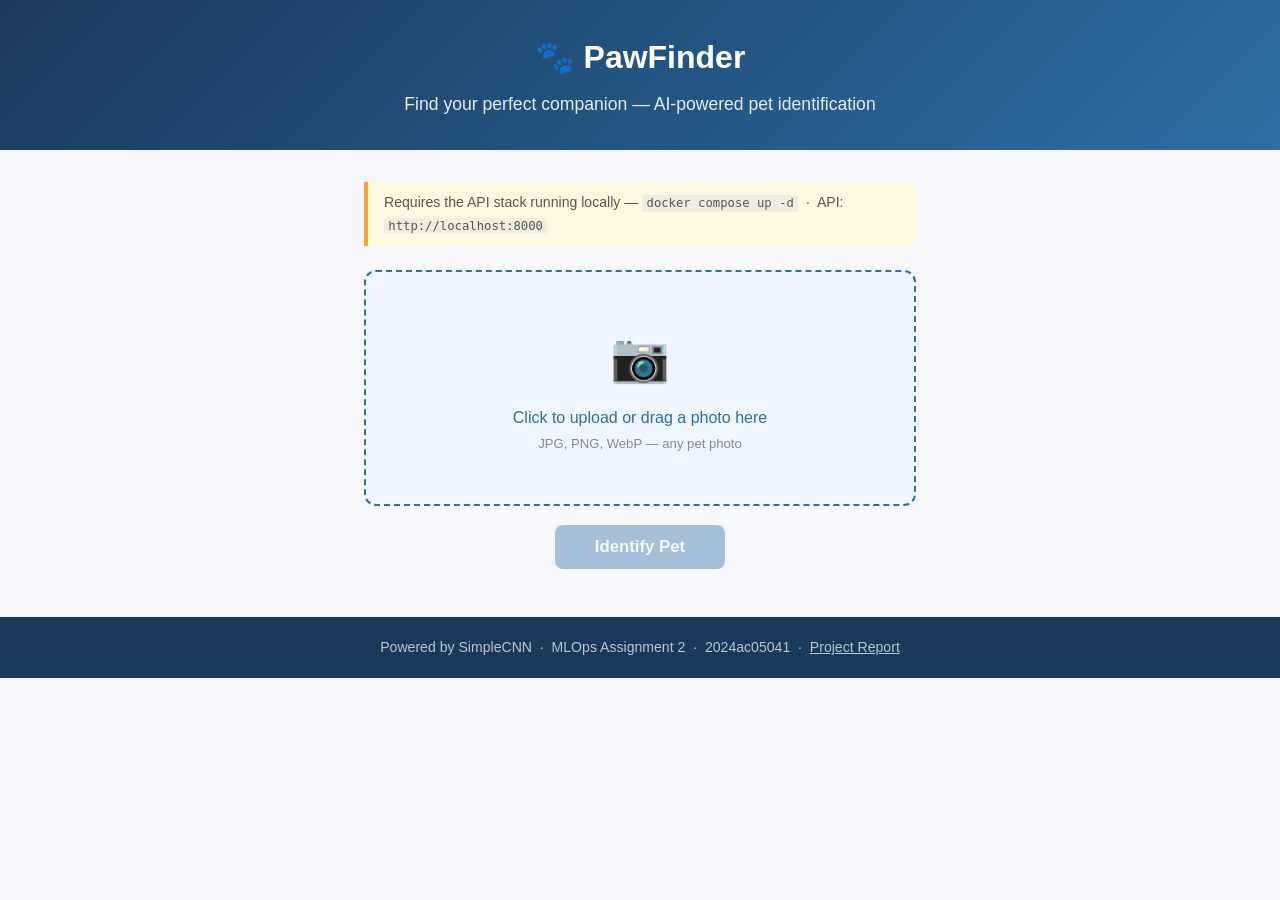
==== docs/demo.html @ 5251f88e "Add PawFinder pet adoption platform demo UI - docs/demo.html: interactive pet adoption platform page" ====
<!DOCTYPE html>
<html lang="en">
<head>
  <meta charset="UTF-8" />
  <meta name="viewport" content="width=device-width, initial-scale=1.0" />
  <title>PawFinder — Find Your Perfect Companion</title>
  <link rel="stylesheet" href="style.css" />
  <style>
    /* ── Page overrides ── */
    header { padding: 2rem 0 1.5rem; }
    header h1 { font-size: 2rem; }

    .prereq {
      background: #fff8e1;
      border-left: 4px solid #f9a825;
      border-radius: 0 6px 6px 0;
      padding: 0.6rem 1rem;
      font-size: 0.88rem;
      color: #555;
      margin-bottom: 1.5rem;
    }
    .prereq code { background: #f0ece0; padding: 0.1em 0.35em; border-radius: 3px; font-size: 0.87em; }

    /* ── Upload zone ── */
    .upload-zone {
      border: 2.5px dashed #2e6da4;
      border-radius: 12px;
      background: #f0f6ff;
      padding: 3rem 2rem;
      text-align: center;
      cursor: pointer;
      transition: background 0.15s, border-color 0.15s;
      position: relative;
    }
    .upload-zone.drag-over { background: #daeaff; border-color: #1a3a5c; }
    .upload-zone input[type="file"] {
      position: absolute; inset: 0; opacity: 0; cursor: pointer; width: 100%; height: 100%;
    }
    .upload-zone .icon { font-size: 3rem; display: block; margin-bottom: 0.5rem; }
    .upload-zone p { color: #2e6da4; font-size: 1rem; margin: 0; }
    .upload-zone small { color: #888; font-size: 0.82rem; }

    /* ── Preview ── */
    #preview-wrap { margin-top: 1rem; display: none; text-align: center; }
    #preview-img {
      max-width: 260px;
      max-height: 220px;
      border-radius: 10px;
      border: 2px solid #d0dce8;
      object-fit: cover;
    }
    #preview-name { font-size: 0.82rem; color: #888; margin-top: 0.3rem; }

    /* ── Identify button ── */
    #identify-btn {
      display: block;
      margin: 1.2rem auto 0;
      padding: 0.75rem 2.5rem;
      font-size: 1.05rem;
      border: none;
      border-radius: 8px;
      background: #2e6da4;
      color: white;
      font-weight: 700;
      cursor: pointer;
      transition: background 0.15s, opacity 0.15s;
    }
    #identify-btn:disabled { opacity: 0.4; cursor: default; }
    #identify-btn:not(:disabled):hover { background: #1a3a5c; }
    #identify-btn.loading { opacity: 0.7; cursor: wait; }

    /* ── Error ── */
    #error-box {
      display: none;
      margin-top: 1rem;
      background: #fdecea;
      border-left: 4px solid #c62828;
      border-radius: 0 6px 6px 0;
      padding: 0.7rem 1rem;
      font-size: 0.9rem;
      color: #b71c1c;
    }
    #error-box code { background: #f5c6c0; padding: 0.1em 0.35em; border-radius: 3px; font-size: 0.87em; }

    /* ── Result card ── */
    #result-card {
      display: none;
      margin-top: 2rem;
      background: white;
      border-radius: 16px;
      border: 1px solid #d0dce8;
      box-shadow: 0 4px 20px rgba(0,0,0,0.08);
      padding: 2rem;
      text-align: center;
      max-width: 440px;
      margin-left: auto;
      margin-right: auto;
    }
    .pet-emoji { font-size: 5rem; display: block; line-height: 1; margin-bottom: 0.5rem; }
    .pet-type { font-size: 2rem; font-weight: 800; color: #1a3a5c; margin: 0 0 0.25rem; }
    .adopt-badge {
      display: inline-block;
      background: #d4edda;
      color: #155724;
      font-size: 0.9rem;
      font-weight: 700;
      padding: 0.3rem 0.9rem;
      border-radius: 20px;
      margin-bottom: 1.2rem;
    }
    .confidence-label { font-size: 0.88rem; color: #555; margin-bottom: 0.3rem; text-align: left; }
    .confidence-bar-bg {
      background: #e8eef4;
      border-radius: 8px;
      height: 12px;
      overflow: hidden;
      margin-bottom: 0.3rem;
    }
    .confidence-bar-fill {
      height: 100%;
      border-radius: 8px;
      background: linear-gradient(90deg, #2e6da4, #1a3a5c);
      transition: width 0.6s ease;
    }
    .confidence-pct { font-size: 1rem; font-weight: 700; color: #1a3a5c; text-align: right; margin-bottom: 1rem; }
    .latency-badge {
      display: inline-block;
      background: #eef2f7;
      color: #444;
      font-size: 0.8rem;
      padding: 0.2rem 0.7rem;
      border-radius: 20px;
      margin-bottom: 1.2rem;
    }
    .card-actions { display: flex; gap: 0.75rem; justify-content: center; flex-wrap: wrap; margin-top: 0.5rem; }
    #reset-btn {
      padding: 0.5rem 1.4rem;
      border: 1.5px solid #2e6da4;
      border-radius: 6px;
      background: white;
      color: #2e6da4;
      font-weight: 600;
      cursor: pointer;
      font-size: 0.92rem;
    }
    #reset-btn:hover { background: #f0f6ff; }
  </style>
</head>
<body>

  <header>
    <div class="container">
      <h1>🐾 PawFinder</h1>
      <p class="subtitle">Find your perfect companion — AI-powered pet identification</p>
    </div>
  </header>

  <main class="container" style="max-width: 600px; padding-top: 2rem; padding-bottom: 3rem;">

    <div class="prereq">
      Requires the API stack running locally —
      <code>docker compose up -d</code>
      &nbsp;·&nbsp; API: <code>http://localhost:8000</code>
    </div>

    <!-- Upload zone -->
    <div class="upload-zone" id="upload-zone">
      <input type="file" id="file-input" accept="image/*" />
      <span class="icon">📷</span>
      <p>Click to upload or drag a photo here</p>
      <small>JPG, PNG, WebP — any pet photo</small>
    </div>

    <!-- Preview -->
    <div id="preview-wrap">
      <img id="preview-img" src="" alt="Preview" />
      <div id="preview-name"></div>
    </div>

    <!-- Identify button -->
    <button id="identify-btn" disabled>Identify Pet</button>

    <!-- Error -->
    <div id="error-box"></div>

    <!-- Result card -->
    <div id="result-card">
      <span class="pet-emoji" id="pet-emoji"></span>
      <p class="pet-type" id="pet-type"></p>
      <span class="adopt-badge">Available for Adoption ❤</span>
      <div class="confidence-label">AI Confidence</div>
      <div class="confidence-bar-bg">
        <div class="confidence-bar-fill" id="conf-bar" style="width: 0%"></div>
      </div>
      <div class="confidence-pct" id="conf-pct"></div>
      <div><span class="latency-badge" id="latency-badge"></span></div>
      <div class="card-actions">
        <a href="#" class="btn btn-primary" style="font-size:0.92rem; padding:0.5rem 1.4rem;">Find More Pets Like This →</a>
        <button id="reset-btn">Try Another Photo</button>
      </div>
    </div>

  </main>

  <footer>
    <div class="container">
      <p>
        Powered by SimpleCNN &nbsp;·&nbsp; MLOps Assignment 2 &nbsp;·&nbsp; 2024ac05041
        &nbsp;·&nbsp; <a href="index.html" style="color:rgba(255,255,255,0.7);">Project Report</a>
      </p>
    </div>
  </footer>

  <script>
    const API = 'http://localhost:8000';
    const zone     = document.getElementById('upload-zone');
    const fileInput = document.getElementById('file-input');
    const previewWrap = document.getElementById('preview-wrap');
    const previewImg  = document.getElementById('preview-img');
    const previewName = document.getElementById('preview-name');
    const identifyBtn = document.getElementById('identify-btn');
    const errorBox    = document.getElementById('error-box');
    const resultCard  = document.getElementById('result-card');
    const resetBtn    = document.getElementById('reset-btn');

    let selectedFile = null;

    // Drag-and-drop
    zone.addEventListener('dragover', e => { e.preventDefault(); zone.classList.add('drag-over'); });
    zone.addEventListener('dragleave', () => zone.classList.remove('drag-over'));
    zone.addEventListener('drop', e => {
      e.preventDefault();
      zone.classList.remove('drag-over');
      const file = e.dataTransfer.files[0];
      if (file) setFile(file);
    });

    fileInput.addEventListener('change', () => {
      if (fileInput.files[0]) setFile(fileInput.files[0]);
    });

    function setFile(file) {
      selectedFile = file;
      previewImg.src = URL.createObjectURL(file);
      previewName.textContent = file.name;
      previewWrap.style.display = 'block';
      identifyBtn.disabled = false;
      hideError();
      resultCard.style.display = 'none';
    }

    identifyBtn.addEventListener('click', async () => {
      if (!selectedFile) return;
      identifyBtn.disabled = true;
      identifyBtn.classList.add('loading');
      identifyBtn.textContent = 'Identifying…';
      hideError();
      resultCard.style.display = 'none';

      const form = new FormData();
      form.append('file', selectedFile);

      try {
        const res = await fetch(`${API}/predict`, { method: 'POST', body: form });
        if (!res.ok) throw new Error(`API returned ${res.status}`);
        const data = await res.json();
        showResult(data);
      } catch (err) {
        showError(err);
      } finally {
        identifyBtn.disabled = false;
        identifyBtn.classList.remove('loading');
        identifyBtn.textContent = 'Identify Pet';
      }
    });

    function showResult(data) {
      const label = data.label;         // "cat" or "dog"
      const pct   = Math.round(data.probability * 100);
      const ms    = data.inference_time_ms.toFixed(1);

      document.getElementById('pet-emoji').textContent = label === 'cat' ? '🐱' : '🐶';
      document.getElementById('pet-type').textContent  = label === 'cat' ? 'Cat' : 'Dog';
      document.getElementById('conf-bar').style.width  = `${pct}%`;
      document.getElementById('conf-pct').textContent  = `${pct}%`;
      document.getElementById('latency-badge').textContent = `Identified in ${ms} ms`;

      resultCard.style.display = 'block';
      resultCard.scrollIntoView({ behavior: 'smooth', block: 'nearest' });
    }

    function showError(err) {
      errorBox.innerHTML = `Could not reach the API. Make sure the stack is running: <code>docker compose up -d</code><br><small>${err.message}</small>`;
      errorBox.style.display = 'block';
    }

    function hideError() { errorBox.style.display = 'none'; }

    resetBtn.addEventListener('click', () => {
      selectedFile = null;
      fileInput.value = '';
      previewWrap.style.display = 'none';
      previewImg.src = '';
      previewName.textContent = '';
      identifyBtn.disabled = true;
      resultCard.style.display = 'none';
      hideError();
    });
  </script>

</body>
</html>
---- docs/style.css ----
*, *::before, *::after { box-sizing: border-box; margin: 0; padding: 0; }

body {
  font-family: -apple-system, BlinkMacSystemFont, "Segoe UI", Roboto, sans-serif;
  background: #f5f7fa;
  color: #222;
  line-height: 1.6;
}

.container { max-width: 1100px; margin: 0 auto; padding: 0 1.5rem; }

/* Header */
header {
  background: linear-gradient(135deg, #1a3a5c 0%, #2e6da4 100%);
  color: white;
  padding: 3rem 0 2rem;
  text-align: center;
}
header h1 { font-size: 2.2rem; margin-bottom: 0.4rem; }
header .subtitle { font-size: 1.1rem; opacity: 0.9; margin-bottom: 0.5rem; }
header .meta { font-size: 0.9rem; opacity: 0.75; }

/* Main */
main { padding: 2rem 0 3rem; }
section { margin-bottom: 2.5rem; }
section h2 {
  font-size: 1.4rem;
  color: #1a3a5c;
  border-bottom: 2px solid #2e6da4;
  padding-bottom: 0.4rem;
  margin-bottom: 1rem;
}

/* Links bar */
.links-bar { display: flex; flex-wrap: wrap; gap: 0.75rem; margin-bottom: 2rem; }
.btn {
  display: inline-block;
  padding: 0.55rem 1.2rem;
  border-radius: 6px;
  font-size: 0.95rem;
  font-weight: 600;
  text-decoration: none;
  transition: opacity 0.15s;
}
.btn:hover { opacity: 0.85; }
.btn-primary  { background: #1a3a5c; color: white; }
.btn-secondary { background: #2e6da4; color: white; }
.btn-accent   { background: #e05c28; color: white; }

/* Pipeline */
.pipeline {
  display: flex;
  flex-wrap: wrap;
  align-items: center;
  gap: 0.5rem;
}
.step {
  background: white;
  border: 1px solid #d0dce8;
  border-radius: 8px;
  padding: 0.8rem 1rem;
  text-align: center;
  font-size: 0.85rem;
  line-height: 1.4;
  min-width: 90px;
}
.step .num {
  display: inline-block;
  background: #2e6da4;
  color: white;
  border-radius: 50%;
  width: 22px;
  height: 22px;
  line-height: 22px;
  font-size: 0.75rem;
  font-weight: bold;
  margin-bottom: 0.3rem;
}
.arrow { color: #2e6da4; font-size: 1.3rem; font-weight: bold; }

/* Grids */
.grid-2 { display: grid; grid-template-columns: 1fr 1fr; gap: 1.5rem; }
.grid-3 { display: grid; grid-template-columns: repeat(3, 1fr); gap: 1rem; }
@media (max-width: 700px) {
  .grid-2, .grid-3 { grid-template-columns: 1fr; }
  .pipeline { flex-direction: column; }
  .arrow { transform: rotate(90deg); }
}

/* Cards */
.card {
  background: white;
  border-radius: 8px;
  border: 1px solid #d0dce8;
  padding: 1.2rem;
}
.card h3 { color: #1a3a5c; margin-bottom: 0.75rem; font-size: 1.1rem; }
.card table { width: 100%; border-collapse: collapse; font-size: 0.88rem; }
.card td { padding: 0.35rem 0.5rem; border-bottom: 1px solid #f0f0f0; vertical-align: top; }
.card td:first-child { font-weight: 600; width: 55%; color: #444; }

/* Code */
pre {
  background: #1e2a38;
  color: #cdd9e5;
  border-radius: 8px;
  padding: 1.2rem 1.5rem;
  overflow-x: auto;
  font-size: 0.88rem;
  line-height: 1.6;
}
code { font-family: "SFMono-Regular", Consolas, monospace; }
p code {
  background: #eef2f7;
  padding: 0.1em 0.35em;
  border-radius: 3px;
  font-size: 0.87em;
}

/* Endpoints */
.endpoint {
  background: white;
  border: 1px solid #d0dce8;
  border-radius: 8px;
  padding: 1rem;
}
.endpoint code { display: block; font-size: 1rem; margin: 0.4rem 0; color: #1a3a5c; font-weight: 600; }
.endpoint p { font-size: 0.83rem; color: #555; }
.method {
  display: inline-block;
  font-size: 0.75rem;
  font-weight: 700;
  padding: 0.15rem 0.5rem;
  border-radius: 4px;
  letter-spacing: 0.05em;
}
.get  { background: #d4edda; color: #155724; }
.post { background: #cce5ff; color: #004085; }

/* Screenshots */
.screenshots { display: flex; flex-wrap: wrap; gap: 1.5rem; justify-content: center; }
.screenshots figure { text-align: center; max-width: 480px; }
.screenshots img { max-width: 100%; border-radius: 6px; border: 1px solid #d0dce8; }
.screenshots figcaption { font-size: 0.82rem; color: #666; margin-top: 0.4rem; }

/* CI badge */
section img[alt="CI badge"] { margin-top: 0.75rem; display: block; }

/* Footer */
footer {
  background: #1a3a5c;
  color: rgba(255,255,255,0.7);
  text-align: center;
  padding: 1.2rem 0;
  font-size: 0.88rem;
}
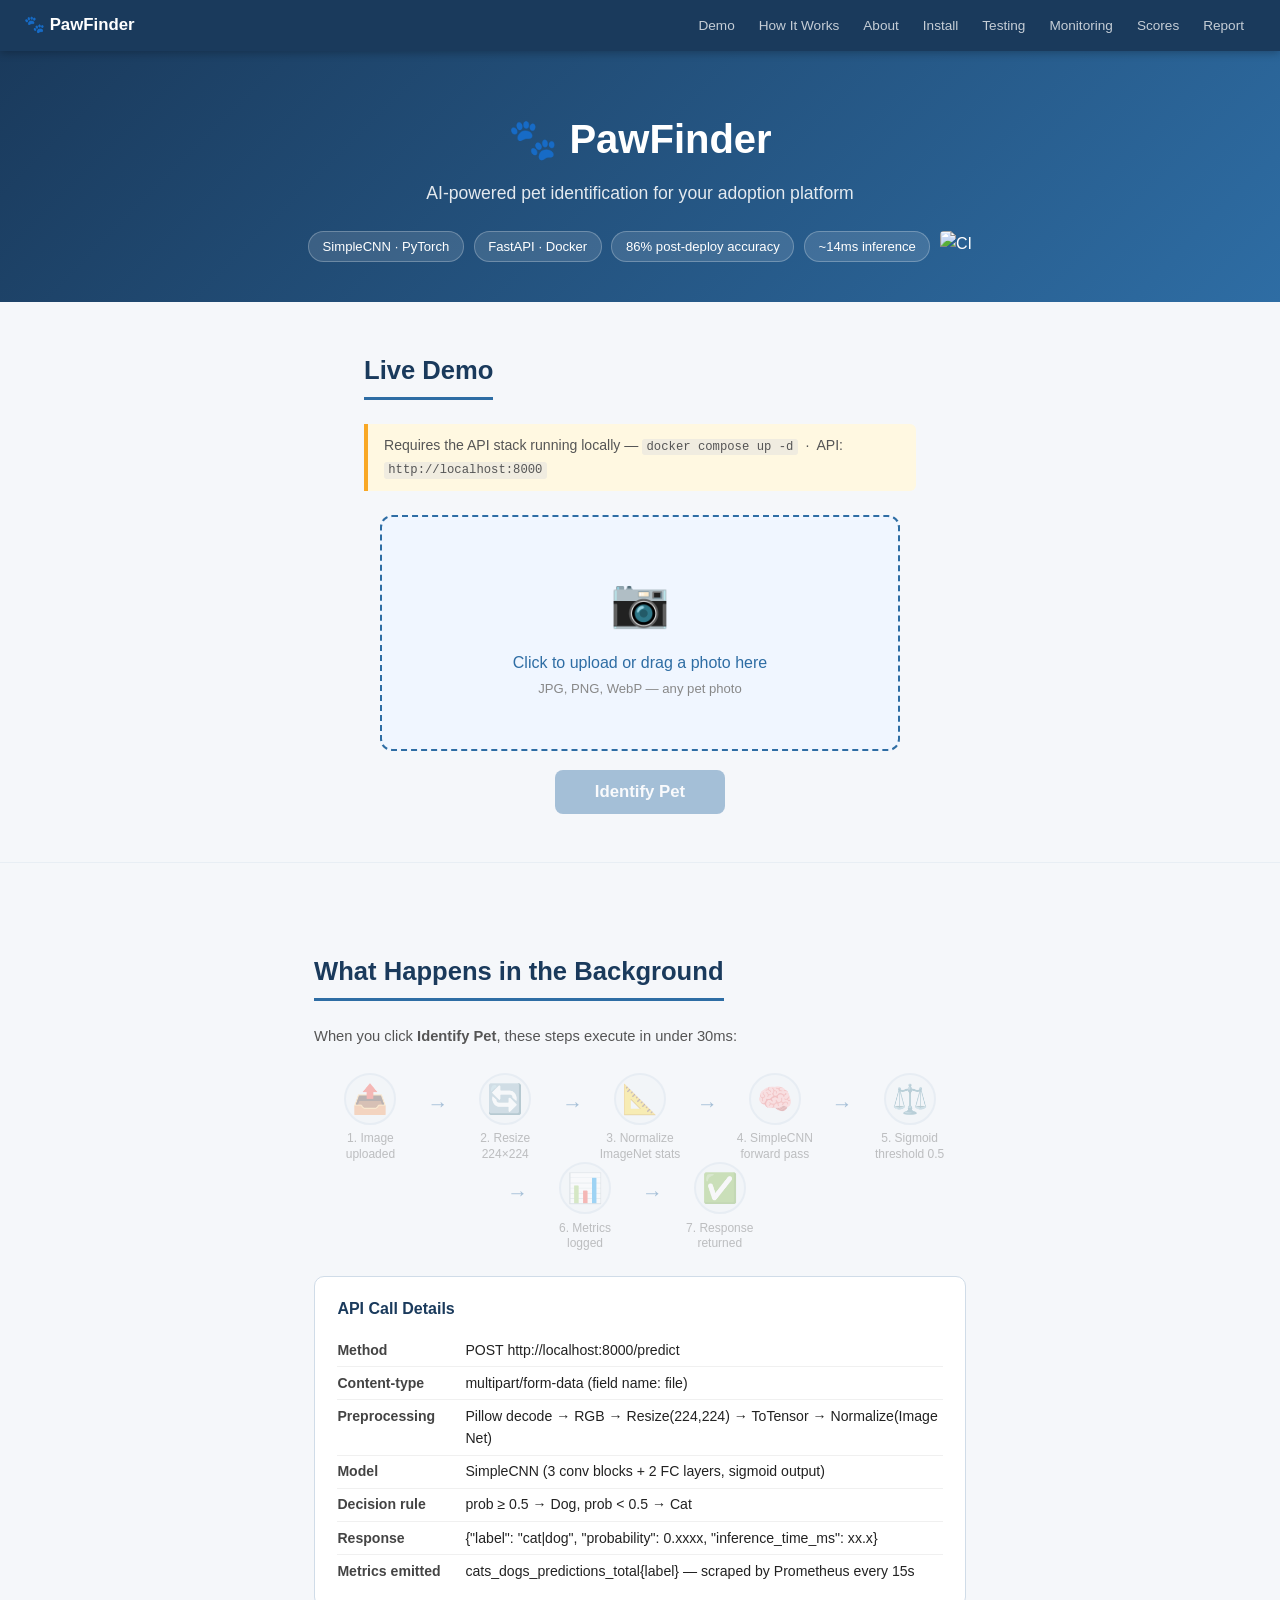
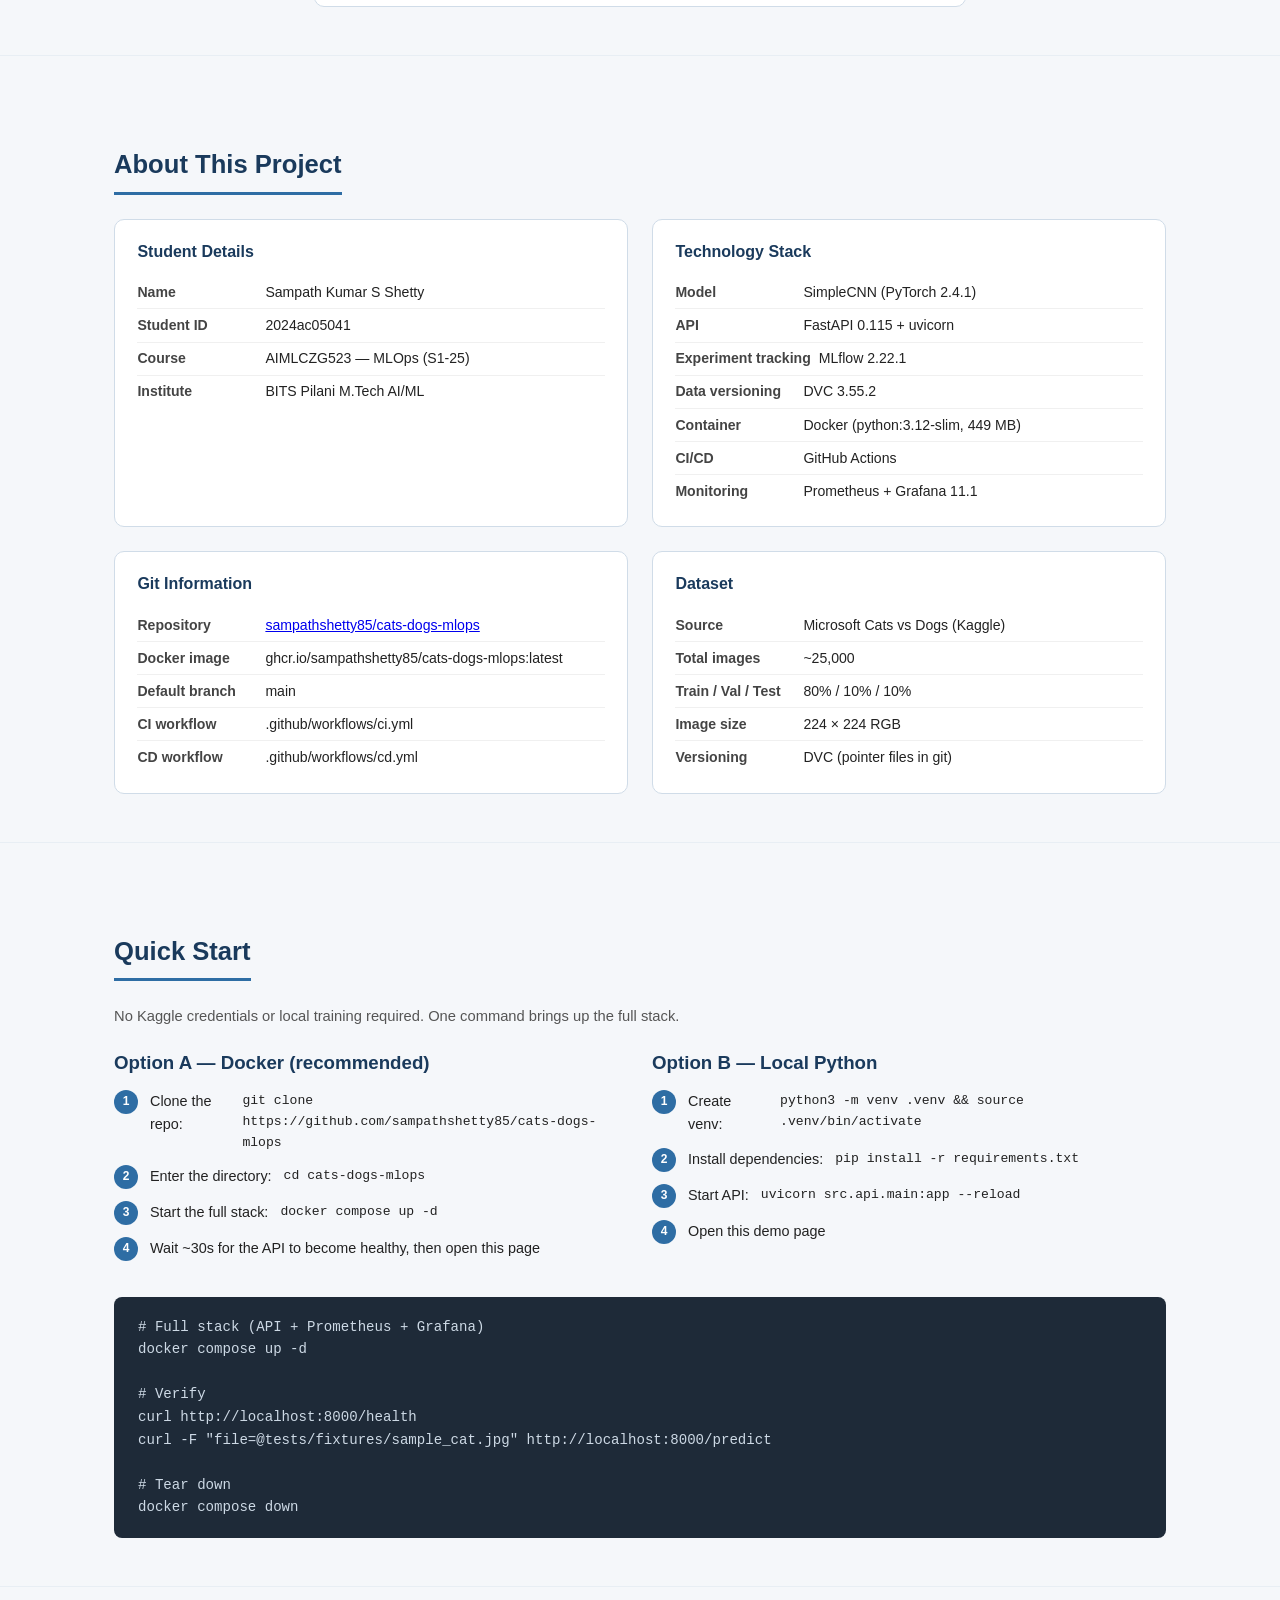
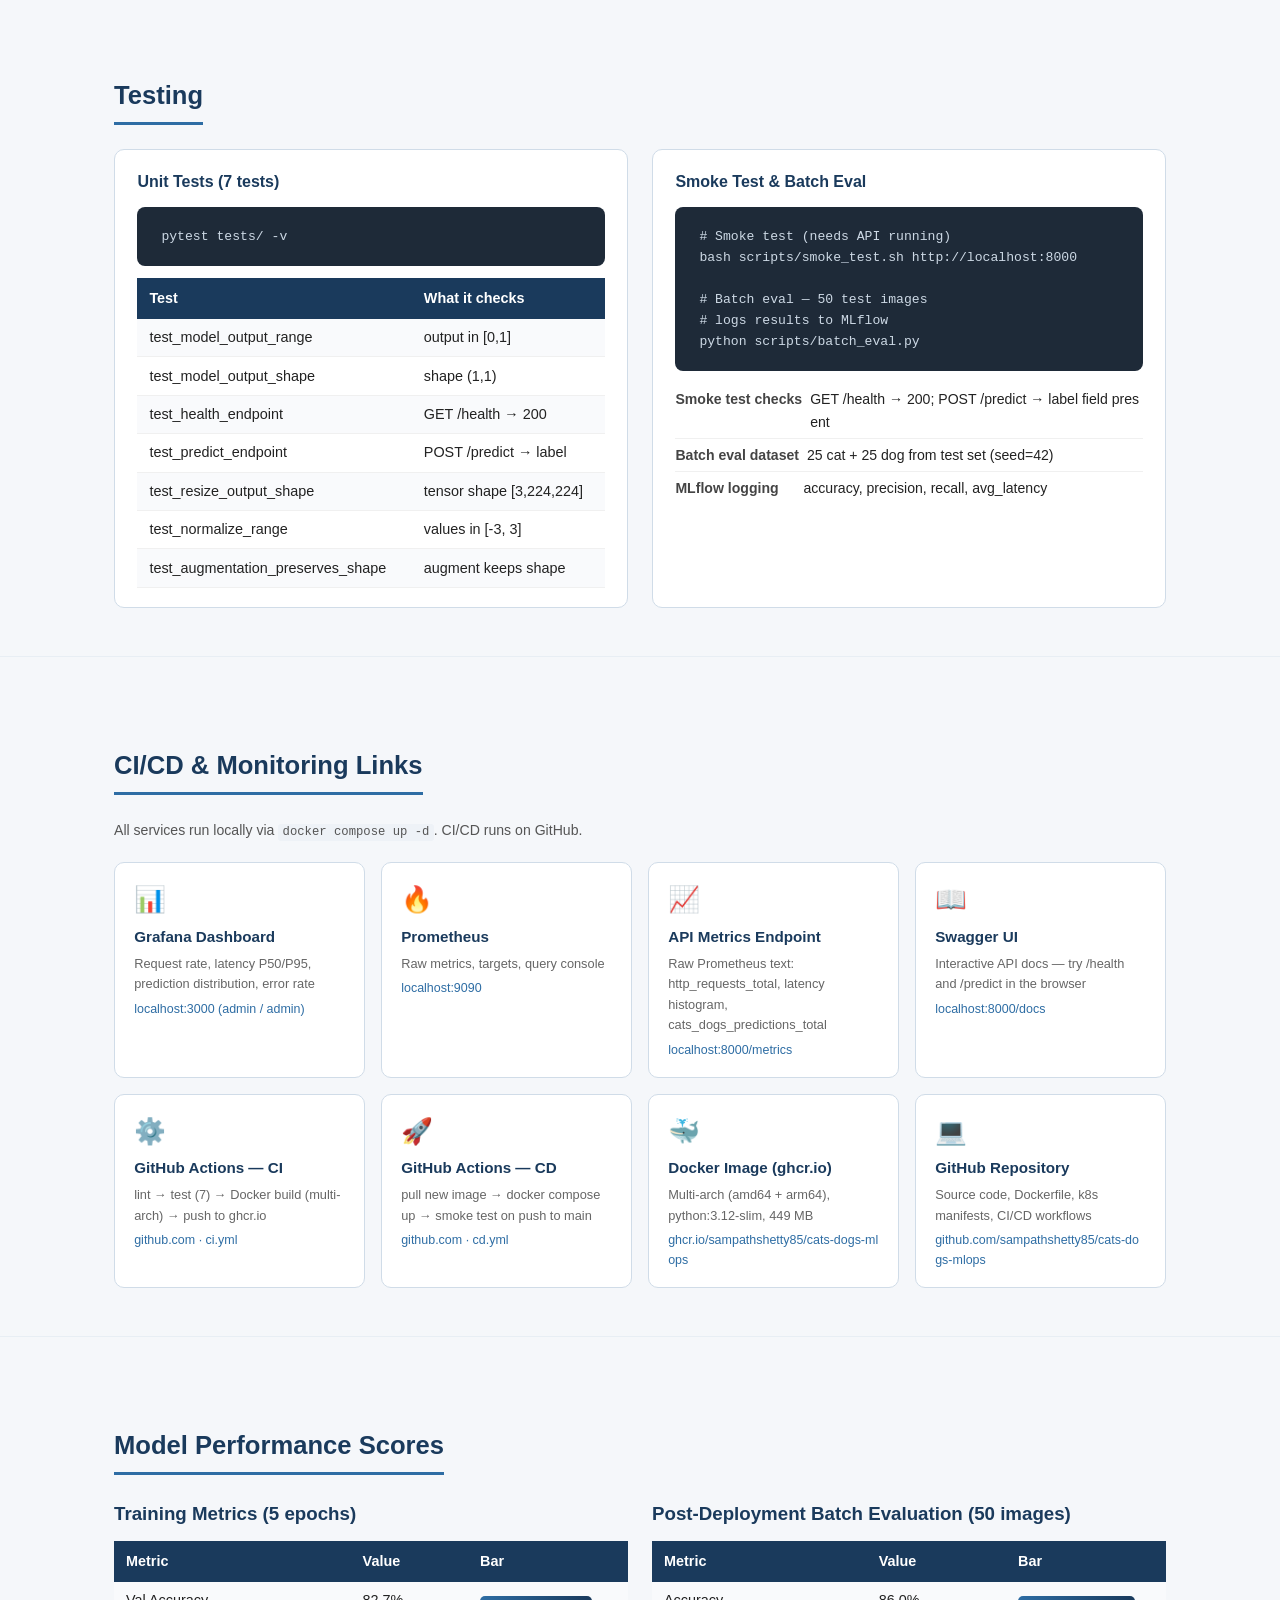
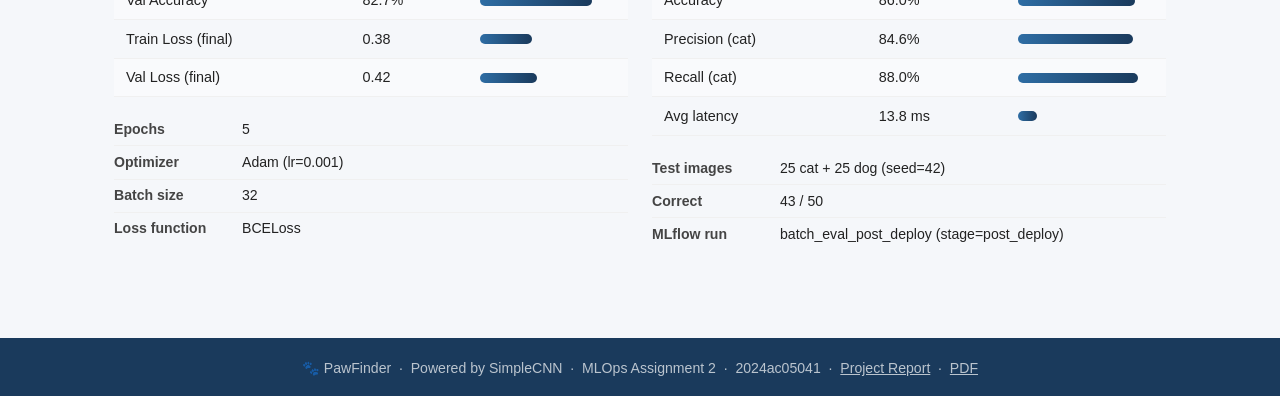
==== commit 63dfc8cb: "Extend demo.html: scrollable page with pipeline animation, project details, scores, monitoring links" ====
--- a/docs/demo.html
+++ b/docs/demo.html
@@ -3,218 +3,475 @@
 <head>
   <meta charset="UTF-8" />
   <meta name="viewport" content="width=device-width, initial-scale=1.0" />
-  <title>PawFinder — Find Your Perfect Companion</title>
+  <title>PawFinder — AI Pet Adoption Platform</title>
   <link rel="stylesheet" href="style.css" />
   <style>
-    /* ── Page overrides ── */
-    header { padding: 2rem 0 1.5rem; }
-    header h1 { font-size: 2rem; }
-
-    .prereq {
-      background: #fff8e1;
-      border-left: 4px solid #f9a825;
-      border-radius: 0 6px 6px 0;
-      padding: 0.6rem 1rem;
-      font-size: 0.88rem;
-      color: #555;
-      margin-bottom: 1.5rem;
+    /* ── Reset / base ── */
+    html { scroll-behavior: smooth; }
+
+    /* ── Nav ── */
+    .topnav {
+      position: sticky; top: 0; z-index: 100;
+      background: #1a3a5c;
+      display: flex; align-items: center; gap: 0;
+      padding: 0 1.5rem;
+      box-shadow: 0 2px 8px rgba(0,0,0,0.25);
     }
+    .topnav .brand { color: white; font-weight: 800; font-size: 1.05rem; padding: 0.75rem 1rem 0.75rem 0; margin-right: auto; text-decoration: none; }
+    .topnav a { color: rgba(255,255,255,0.75); font-size: 0.85rem; padding: 0.75rem 0.75rem; text-decoration: none; transition: color 0.15s; white-space: nowrap; }
+    .topnav a:hover { color: white; }
+
+    /* ── Hero ── */
+    .hero { background: linear-gradient(135deg, #1a3a5c 0%, #2e6da4 100%); color: white; padding: 3.5rem 0 2.5rem; text-align: center; }
+    .hero h1 { font-size: 2.5rem; margin-bottom: 0.5rem; }
+    .hero .sub { font-size: 1.1rem; opacity: 0.88; margin-bottom: 1.5rem; }
+    .hero .badges { display: flex; flex-wrap: wrap; gap: 0.6rem; justify-content: center; }
+    .badge-pill { display: inline-block; background: rgba(255,255,255,0.12); border: 1px solid rgba(255,255,255,0.25); border-radius: 20px; padding: 0.25rem 0.85rem; font-size: 0.82rem; }
+
+    /* ── Section wrapper ── */
+    section.page-section { padding: 3rem 0; border-bottom: 1px solid #e8eef4; }
+    section.page-section:last-of-type { border-bottom: none; }
+    section.page-section h2 { font-size: 1.6rem; color: #1a3a5c; border-bottom: 3px solid #2e6da4; padding-bottom: 0.4rem; margin-bottom: 1.5rem; display: inline-block; }
+
+    /* ── Prereq banner ── */
+    .prereq { background: #fff8e1; border-left: 4px solid #f9a825; border-radius: 0 6px 6px 0; padding: 0.6rem 1rem; font-size: 0.88rem; color: #555; margin-bottom: 1.5rem; }
     .prereq code { background: #f0ece0; padding: 0.1em 0.35em; border-radius: 3px; font-size: 0.87em; }
 
     /* ── Upload zone ── */
-    .upload-zone {
-      border: 2.5px dashed #2e6da4;
-      border-radius: 12px;
-      background: #f0f6ff;
-      padding: 3rem 2rem;
-      text-align: center;
-      cursor: pointer;
-      transition: background 0.15s, border-color 0.15s;
-      position: relative;
-    }
+    .upload-zone { border: 2.5px dashed #2e6da4; border-radius: 12px; background: #f0f6ff; padding: 3rem 2rem; text-align: center; cursor: pointer; transition: background 0.15s, border-color 0.15s; position: relative; max-width: 520px; margin: 0 auto; }
     .upload-zone.drag-over { background: #daeaff; border-color: #1a3a5c; }
-    .upload-zone input[type="file"] {
-      position: absolute; inset: 0; opacity: 0; cursor: pointer; width: 100%; height: 100%;
-    }
+    .upload-zone input[type="file"] { position: absolute; inset: 0; opacity: 0; cursor: pointer; width: 100%; height: 100%; }
     .upload-zone .icon { font-size: 3rem; display: block; margin-bottom: 0.5rem; }
     .upload-zone p { color: #2e6da4; font-size: 1rem; margin: 0; }
     .upload-zone small { color: #888; font-size: 0.82rem; }
 
-    /* ── Preview ── */
     #preview-wrap { margin-top: 1rem; display: none; text-align: center; }
-    #preview-img {
-      max-width: 260px;
-      max-height: 220px;
-      border-radius: 10px;
-      border: 2px solid #d0dce8;
-      object-fit: cover;
-    }
+    #preview-img { max-width: 240px; max-height: 200px; border-radius: 10px; border: 2px solid #d0dce8; object-fit: cover; }
     #preview-name { font-size: 0.82rem; color: #888; margin-top: 0.3rem; }
 
-    /* ── Identify button ── */
-    #identify-btn {
-      display: block;
-      margin: 1.2rem auto 0;
-      padding: 0.75rem 2.5rem;
-      font-size: 1.05rem;
-      border: none;
-      border-radius: 8px;
-      background: #2e6da4;
-      color: white;
-      font-weight: 700;
-      cursor: pointer;
-      transition: background 0.15s, opacity 0.15s;
-    }
+    #identify-btn { display: block; margin: 1.2rem auto 0; padding: 0.75rem 2.5rem; font-size: 1.05rem; border: none; border-radius: 8px; background: #2e6da4; color: white; font-weight: 700; cursor: pointer; transition: background 0.15s, opacity 0.15s; }
     #identify-btn:disabled { opacity: 0.4; cursor: default; }
     #identify-btn:not(:disabled):hover { background: #1a3a5c; }
-    #identify-btn.loading { opacity: 0.7; cursor: wait; }
-
-    /* ── Error ── */
-    #error-box {
-      display: none;
-      margin-top: 1rem;
-      background: #fdecea;
-      border-left: 4px solid #c62828;
-      border-radius: 0 6px 6px 0;
-      padding: 0.7rem 1rem;
-      font-size: 0.9rem;
-      color: #b71c1c;
-    }
+
+    #error-box { display: none; margin-top: 1rem; background: #fdecea; border-left: 4px solid #c62828; border-radius: 0 6px 6px 0; padding: 0.7rem 1rem; font-size: 0.9rem; color: #b71c1c; max-width: 520px; margin-left: auto; margin-right: auto; }
     #error-box code { background: #f5c6c0; padding: 0.1em 0.35em; border-radius: 3px; font-size: 0.87em; }
 
+    /* ── Pipeline steps (what happens) ── */
+    .pipeline-steps { display: flex; flex-wrap: wrap; justify-content: center; align-items: flex-start; gap: 0; margin: 1.5rem 0; }
+    .ps { display: flex; flex-direction: column; align-items: center; width: 110px; opacity: 0.35; transition: opacity 0.3s; }
+    .ps.active { opacity: 1; }
+    .ps .ps-icon { font-size: 1.8rem; width: 52px; height: 52px; display: flex; align-items: center; justify-content: center; border-radius: 50%; background: #eef2f7; border: 2px solid #d0dce8; transition: background 0.3s, border-color 0.3s; }
+    .ps.active .ps-icon { background: #daeaff; border-color: #2e6da4; }
+    .ps.done .ps-icon { background: #d4edda; border-color: #28a745; opacity: 1; }
+    .ps-label { font-size: 0.75rem; color: #555; text-align: center; margin-top: 0.4rem; line-height: 1.3; }
+    .ps-arrow { font-size: 1.3rem; color: #2e6da4; padding: 0 2px; margin-top: 14px; opacity: 0.4; }
+
     /* ── Result card ── */
-    #result-card {
-      display: none;
-      margin-top: 2rem;
-      background: white;
-      border-radius: 16px;
-      border: 1px solid #d0dce8;
-      box-shadow: 0 4px 20px rgba(0,0,0,0.08);
-      padding: 2rem;
-      text-align: center;
-      max-width: 440px;
-      margin-left: auto;
-      margin-right: auto;
-    }
+    #result-card { display: none; margin: 2rem auto 0; background: white; border-radius: 16px; border: 1px solid #d0dce8; box-shadow: 0 4px 20px rgba(0,0,0,0.08); padding: 2rem; text-align: center; max-width: 440px; }
     .pet-emoji { font-size: 5rem; display: block; line-height: 1; margin-bottom: 0.5rem; }
     .pet-type { font-size: 2rem; font-weight: 800; color: #1a3a5c; margin: 0 0 0.25rem; }
-    .adopt-badge {
-      display: inline-block;
-      background: #d4edda;
-      color: #155724;
-      font-size: 0.9rem;
-      font-weight: 700;
-      padding: 0.3rem 0.9rem;
-      border-radius: 20px;
-      margin-bottom: 1.2rem;
-    }
+    .adopt-badge { display: inline-block; background: #d4edda; color: #155724; font-size: 0.9rem; font-weight: 700; padding: 0.3rem 0.9rem; border-radius: 20px; margin-bottom: 1.2rem; }
     .confidence-label { font-size: 0.88rem; color: #555; margin-bottom: 0.3rem; text-align: left; }
-    .confidence-bar-bg {
-      background: #e8eef4;
-      border-radius: 8px;
-      height: 12px;
-      overflow: hidden;
-      margin-bottom: 0.3rem;
-    }
-    .confidence-bar-fill {
-      height: 100%;
-      border-radius: 8px;
-      background: linear-gradient(90deg, #2e6da4, #1a3a5c);
-      transition: width 0.6s ease;
-    }
-    .confidence-pct { font-size: 1rem; font-weight: 700; color: #1a3a5c; text-align: right; margin-bottom: 1rem; }
-    .latency-badge {
-      display: inline-block;
-      background: #eef2f7;
-      color: #444;
-      font-size: 0.8rem;
-      padding: 0.2rem 0.7rem;
-      border-radius: 20px;
-      margin-bottom: 1.2rem;
-    }
+    .confidence-bar-bg { background: #e8eef4; border-radius: 8px; height: 12px; overflow: hidden; margin-bottom: 0.3rem; }
+    .confidence-bar-fill { height: 100%; border-radius: 8px; background: linear-gradient(90deg, #2e6da4, #1a3a5c); transition: width 0.6s ease; }
+    .confidence-pct { font-size: 1rem; font-weight: 700; color: #1a3a5c; text-align: right; margin-bottom: 0.5rem; }
+    .latency-badge { display: inline-block; background: #eef2f7; color: #444; font-size: 0.8rem; padding: 0.2rem 0.7rem; border-radius: 20px; margin-bottom: 1.2rem; }
     .card-actions { display: flex; gap: 0.75rem; justify-content: center; flex-wrap: wrap; margin-top: 0.5rem; }
-    #reset-btn {
-      padding: 0.5rem 1.4rem;
-      border: 1.5px solid #2e6da4;
-      border-radius: 6px;
-      background: white;
-      color: #2e6da4;
-      font-weight: 600;
-      cursor: pointer;
-      font-size: 0.92rem;
-    }
+    #reset-btn { padding: 0.5rem 1.4rem; border: 1.5px solid #2e6da4; border-radius: 6px; background: white; color: #2e6da4; font-weight: 600; cursor: pointer; font-size: 0.92rem; }
     #reset-btn:hover { background: #f0f6ff; }
+
+    /* ── Info sections ── */
+    .info-grid { display: grid; grid-template-columns: 1fr 1fr; gap: 1.5rem; }
+    @media (max-width: 700px) { .info-grid { grid-template-columns: 1fr; } .topnav a { display: none; } }
+
+    .info-card { background: white; border-radius: 10px; border: 1px solid #d0dce8; padding: 1.2rem 1.4rem; }
+    .info-card h3 { color: #1a3a5c; font-size: 1rem; margin-bottom: 0.75rem; }
+    .kv { display: flex; gap: 0.5rem; padding: 0.3rem 0; border-bottom: 1px solid #f0f0f0; font-size: 0.88rem; }
+    .kv:last-child { border-bottom: none; }
+    .kv .k { font-weight: 600; color: #444; min-width: 120px; flex-shrink: 0; }
+    .kv .v { color: #222; word-break: break-all; }
+
+    .steps-list { counter-reset: step; list-style: none; padding: 0; }
+    .steps-list li { counter-increment: step; display: flex; gap: 0.75rem; margin-bottom: 0.75rem; font-size: 0.9rem; }
+    .steps-list li::before { content: counter(step); display: inline-flex; align-items: center; justify-content: center; width: 24px; height: 24px; min-width: 24px; background: #2e6da4; color: white; border-radius: 50%; font-size: 0.75rem; font-weight: 700; }
+
+    .link-grid { display: grid; grid-template-columns: repeat(auto-fit, minmax(200px, 1fr)); gap: 1rem; }
+    .link-card { display: flex; flex-direction: column; gap: 0.3rem; background: white; border: 1px solid #d0dce8; border-radius: 10px; padding: 1rem 1.2rem; text-decoration: none; transition: box-shadow 0.15s, border-color 0.15s; }
+    .link-card:hover { box-shadow: 0 4px 14px rgba(0,0,0,0.1); border-color: #2e6da4; }
+    .link-card .lc-icon { font-size: 1.6rem; }
+    .link-card .lc-title { font-weight: 700; color: #1a3a5c; font-size: 0.95rem; }
+    .link-card .lc-desc { font-size: 0.8rem; color: #666; }
+    .link-card .lc-url { font-size: 0.78rem; color: #2e6da4; word-break: break-all; }
+
+    .score-table { width: 100%; border-collapse: collapse; font-size: 0.9rem; }
+    .score-table th { background: #1a3a5c; color: white; padding: 0.55rem 0.75rem; text-align: left; }
+    .score-table td { padding: 0.45rem 0.75rem; border-bottom: 1px solid #f0f0f0; }
+    .score-table tr:nth-child(even) td { background: #f9fafc; }
+    .score-bar-cell { width: 160px; }
+    .score-bar { height: 10px; border-radius: 6px; background: linear-gradient(90deg, #2e6da4, #1a3a5c); }
   </style>
 </head>
 <body>
 
-  <header>
+  <!-- Sticky nav -->
+  <nav class="topnav">
+    <a class="brand" href="#">🐾 PawFinder</a>
+    <a href="#demo">Demo</a>
+    <a href="#how-it-works">How It Works</a>
+    <a href="#about">About</a>
+    <a href="#install">Install</a>
+    <a href="#testing">Testing</a>
+    <a href="#monitoring">Monitoring</a>
+    <a href="#scores">Scores</a>
+    <a href="index.html">Report</a>
+  </nav>
+
+  <!-- Hero -->
+  <div class="hero">
     <div class="container">
       <h1>🐾 PawFinder</h1>
-      <p class="subtitle">Find your perfect companion — AI-powered pet identification</p>
-    </div>
-  </header>
-
-  <main class="container" style="max-width: 600px; padding-top: 2rem; padding-bottom: 3rem;">
-
-    <div class="prereq">
-      Requires the API stack running locally —
-      <code>docker compose up -d</code>
-      &nbsp;·&nbsp; API: <code>http://localhost:8000</code>
-    </div>
-
-    <!-- Upload zone -->
-    <div class="upload-zone" id="upload-zone">
-      <input type="file" id="file-input" accept="image/*" />
-      <span class="icon">📷</span>
-      <p>Click to upload or drag a photo here</p>
-      <small>JPG, PNG, WebP — any pet photo</small>
-    </div>
-
-    <!-- Preview -->
-    <div id="preview-wrap">
-      <img id="preview-img" src="" alt="Preview" />
-      <div id="preview-name"></div>
-    </div>
-
-    <!-- Identify button -->
-    <button id="identify-btn" disabled>Identify Pet</button>
-
-    <!-- Error -->
-    <div id="error-box"></div>
-
-    <!-- Result card -->
-    <div id="result-card">
-      <span class="pet-emoji" id="pet-emoji"></span>
-      <p class="pet-type" id="pet-type"></p>
-      <span class="adopt-badge">Available for Adoption ❤</span>
-      <div class="confidence-label">AI Confidence</div>
-      <div class="confidence-bar-bg">
-        <div class="confidence-bar-fill" id="conf-bar" style="width: 0%"></div>
-      </div>
-      <div class="confidence-pct" id="conf-pct"></div>
-      <div><span class="latency-badge" id="latency-badge"></span></div>
-      <div class="card-actions">
-        <a href="#" class="btn btn-primary" style="font-size:0.92rem; padding:0.5rem 1.4rem;">Find More Pets Like This →</a>
-        <button id="reset-btn">Try Another Photo</button>
-      </div>
-    </div>
-
-  </main>
+      <p class="sub">AI-powered pet identification for your adoption platform</p>
+      <div class="badges">
+        <span class="badge-pill">SimpleCNN · PyTorch</span>
+        <span class="badge-pill">FastAPI · Docker</span>
+        <span class="badge-pill">86% post-deploy accuracy</span>
+        <span class="badge-pill">~14ms inference</span>
+        <img src="https://github.com/sampathshetty85/cats-dogs-mlops/actions/workflows/ci.yml/badge.svg" alt="CI" style="height:20px; border-radius:4px;" />
+      </div>
+    </div>
+  </div>
+
+  <!-- ── DEMO ── -->
+  <section class="page-section" id="demo">
+    <div class="container" style="max-width:600px;">
+      <h2>Live Demo</h2>
+      <div class="prereq">
+        Requires the API stack running locally — <code>docker compose up -d</code>
+        &nbsp;·&nbsp; API: <code>http://localhost:8000</code>
+      </div>
+
+      <div class="upload-zone" id="upload-zone">
+        <input type="file" id="file-input" accept="image/*" />
+        <span class="icon">📷</span>
+        <p>Click to upload or drag a photo here</p>
+        <small>JPG, PNG, WebP — any pet photo</small>
+      </div>
+
+      <div id="preview-wrap">
+        <img id="preview-img" src="" alt="Preview" />
+        <div id="preview-name"></div>
+      </div>
+
+      <button id="identify-btn" disabled>Identify Pet</button>
+      <div id="error-box"></div>
+
+      <div id="result-card">
+        <span class="pet-emoji" id="pet-emoji"></span>
+        <p class="pet-type" id="pet-type"></p>
+        <span class="adopt-badge">Available for Adoption ❤</span>
+        <div class="confidence-label">AI Confidence in prediction</div>
+        <div class="confidence-bar-bg">
+          <div class="confidence-bar-fill" id="conf-bar" style="width:0%"></div>
+        </div>
+        <div class="confidence-pct" id="conf-pct"></div>
+        <div><span class="latency-badge" id="latency-badge"></span></div>
+        <div class="card-actions">
+          <a href="#" class="btn btn-primary" style="font-size:0.9rem;padding:0.5rem 1.2rem;">Find More Pets →</a>
+          <button id="reset-btn">Try Another Photo</button>
+        </div>
+      </div>
+    </div>
+  </section>
+
+  <!-- ── HOW IT WORKS ── -->
+  <section class="page-section" id="how-it-works" style="background:#f5f7fa;">
+    <div class="container" style="max-width:700px;">
+      <h2>What Happens in the Background</h2>
+      <p style="font-size:0.92rem; color:#555; margin-bottom:1.5rem;">
+        When you click <strong>Identify Pet</strong>, these steps execute in under 30ms:
+      </p>
+
+      <div class="pipeline-steps" id="ps-container">
+        <div class="ps" id="ps1">
+          <div class="ps-icon">📤</div>
+          <div class="ps-label">1. Image<br/>uploaded</div>
+        </div>
+        <div class="ps-arrow">→</div>
+        <div class="ps" id="ps2">
+          <div class="ps-icon">🔄</div>
+          <div class="ps-label">2. Resize<br/>224×224</div>
+        </div>
+        <div class="ps-arrow">→</div>
+        <div class="ps" id="ps3">
+          <div class="ps-icon">📐</div>
+          <div class="ps-label">3. Normalize<br/>ImageNet stats</div>
+        </div>
+        <div class="ps-arrow">→</div>
+        <div class="ps" id="ps4">
+          <div class="ps-icon">🧠</div>
+          <div class="ps-label">4. SimpleCNN<br/>forward pass</div>
+        </div>
+        <div class="ps-arrow">→</div>
+        <div class="ps" id="ps5">
+          <div class="ps-icon">⚖️</div>
+          <div class="ps-label">5. Sigmoid<br/>threshold 0.5</div>
+        </div>
+        <div class="ps-arrow">→</div>
+        <div class="ps" id="ps6">
+          <div class="ps-icon">📊</div>
+          <div class="ps-label">6. Metrics<br/>logged</div>
+        </div>
+        <div class="ps-arrow">→</div>
+        <div class="ps" id="ps7">
+          <div class="ps-icon">✅</div>
+          <div class="ps-label">7. Response<br/>returned</div>
+        </div>
+      </div>
+
+      <div class="info-card" style="margin-top:1.5rem;">
+        <h3>API Call Details</h3>
+        <div class="kv"><span class="k">Method</span><span class="v">POST http://localhost:8000/predict</span></div>
+        <div class="kv"><span class="k">Content-type</span><span class="v">multipart/form-data (field name: file)</span></div>
+        <div class="kv"><span class="k">Preprocessing</span><span class="v">Pillow decode → RGB → Resize(224,224) → ToTensor → Normalize(ImageNet)</span></div>
+        <div class="kv"><span class="k">Model</span><span class="v">SimpleCNN (3 conv blocks + 2 FC layers, sigmoid output)</span></div>
+        <div class="kv"><span class="k">Decision rule</span><span class="v">prob ≥ 0.5 → Dog, prob &lt; 0.5 → Cat</span></div>
+        <div class="kv"><span class="k">Response</span><span class="v">{"label": "cat|dog", "probability": 0.xxxx, "inference_time_ms": xx.x}</span></div>
+        <div class="kv"><span class="k">Metrics emitted</span><span class="v">cats_dogs_predictions_total{label} — scraped by Prometheus every 15s</span></div>
+      </div>
+    </div>
+  </section>
+
+  <!-- ── ABOUT ── -->
+  <section class="page-section" id="about">
+    <div class="container">
+      <h2>About This Project</h2>
+      <div class="info-grid">
+        <div class="info-card">
+          <h3>Student Details</h3>
+          <div class="kv"><span class="k">Name</span><span class="v">Sampath Kumar S Shetty</span></div>
+          <div class="kv"><span class="k">Student ID</span><span class="v">2024ac05041</span></div>
+          <div class="kv"><span class="k">Course</span><span class="v">AIMLCZG523 — MLOps (S1-25)</span></div>
+          <div class="kv"><span class="k">Institute</span><span class="v">BITS Pilani M.Tech AI/ML</span></div>
+        </div>
+        <div class="info-card">
+          <h3>Technology Stack</h3>
+          <div class="kv"><span class="k">Model</span><span class="v">SimpleCNN (PyTorch 2.4.1)</span></div>
+          <div class="kv"><span class="k">API</span><span class="v">FastAPI 0.115 + uvicorn</span></div>
+          <div class="kv"><span class="k">Experiment tracking</span><span class="v">MLflow 2.22.1</span></div>
+          <div class="kv"><span class="k">Data versioning</span><span class="v">DVC 3.55.2</span></div>
+          <div class="kv"><span class="k">Container</span><span class="v">Docker (python:3.12-slim, 449 MB)</span></div>
+          <div class="kv"><span class="k">CI/CD</span><span class="v">GitHub Actions</span></div>
+          <div class="kv"><span class="k">Monitoring</span><span class="v">Prometheus + Grafana 11.1</span></div>
+        </div>
+        <div class="info-card">
+          <h3>Git Information</h3>
+          <div class="kv"><span class="k">Repository</span><span class="v"><a href="https://github.com/sampathshetty85/cats-dogs-mlops" target="_blank">sampathshetty85/cats-dogs-mlops</a></span></div>
+          <div class="kv"><span class="k">Docker image</span><span class="v">ghcr.io/sampathshetty85/cats-dogs-mlops:latest</span></div>
+          <div class="kv"><span class="k">Default branch</span><span class="v">main</span></div>
+          <div class="kv"><span class="k">CI workflow</span><span class="v">.github/workflows/ci.yml</span></div>
+          <div class="kv"><span class="k">CD workflow</span><span class="v">.github/workflows/cd.yml</span></div>
+        </div>
+        <div class="info-card">
+          <h3>Dataset</h3>
+          <div class="kv"><span class="k">Source</span><span class="v">Microsoft Cats vs Dogs (Kaggle)</span></div>
+          <div class="kv"><span class="k">Total images</span><span class="v">~25,000</span></div>
+          <div class="kv"><span class="k">Train / Val / Test</span><span class="v">80% / 10% / 10%</span></div>
+          <div class="kv"><span class="k">Image size</span><span class="v">224 × 224 RGB</span></div>
+          <div class="kv"><span class="k">Versioning</span><span class="v">DVC (pointer files in git)</span></div>
+        </div>
+      </div>
+    </div>
+  </section>
+
+  <!-- ── INSTALL ── -->
+  <section class="page-section" id="install" style="background:#f5f7fa;">
+    <div class="container">
+      <h2>Quick Start</h2>
+      <p style="font-size:0.92rem;color:#555;margin-bottom:1.2rem;">No Kaggle credentials or local training required. One command brings up the full stack.</p>
+      <div class="info-grid">
+        <div>
+          <h3 style="color:#1a3a5c;margin-bottom:0.75rem;">Option A — Docker (recommended)</h3>
+          <ol class="steps-list">
+            <li>Clone the repo:<br/><code style="font-size:0.82rem;">git clone https://github.com/sampathshetty85/cats-dogs-mlops</code></li>
+            <li>Enter the directory:<br/><code style="font-size:0.82rem;">cd cats-dogs-mlops</code></li>
+            <li>Start the full stack:<br/><code style="font-size:0.82rem;">docker compose up -d</code></li>
+            <li>Wait ~30s for the API to become healthy, then open this page</li>
+          </ol>
+        </div>
+        <div>
+          <h3 style="color:#1a3a5c;margin-bottom:0.75rem;">Option B — Local Python</h3>
+          <ol class="steps-list">
+            <li>Create venv:<br/><code style="font-size:0.82rem;">python3 -m venv .venv && source .venv/bin/activate</code></li>
+            <li>Install dependencies:<br/><code style="font-size:0.82rem;">pip install -r requirements.txt</code></li>
+            <li>Start API:<br/><code style="font-size:0.82rem;">uvicorn src.api.main:app --reload</code></li>
+            <li>Open this demo page</li>
+          </ol>
+        </div>
+      </div>
+      <div style="margin-top:1.5rem;">
+        <pre><code># Full stack (API + Prometheus + Grafana)
+docker compose up -d
+
+# Verify
+curl http://localhost:8000/health
+curl -F "file=@tests/fixtures/sample_cat.jpg" http://localhost:8000/predict
+
+# Tear down
+docker compose down</code></pre>
+      </div>
+    </div>
+  </section>
+
+  <!-- ── TESTING ── -->
+  <section class="page-section" id="testing">
+    <div class="container">
+      <h2>Testing</h2>
+      <div class="info-grid">
+        <div class="info-card">
+          <h3>Unit Tests (7 tests)</h3>
+          <pre style="font-size:0.82rem;margin:0;"><code>pytest tests/ -v</code></pre>
+          <table class="score-table" style="margin-top:0.75rem;">
+            <tr><th>Test</th><th>What it checks</th></tr>
+            <tr><td>test_model_output_range</td><td>output in [0,1]</td></tr>
+            <tr><td>test_model_output_shape</td><td>shape (1,1)</td></tr>
+            <tr><td>test_health_endpoint</td><td>GET /health → 200</td></tr>
+            <tr><td>test_predict_endpoint</td><td>POST /predict → label</td></tr>
+            <tr><td>test_resize_output_shape</td><td>tensor shape [3,224,224]</td></tr>
+            <tr><td>test_normalize_range</td><td>values in [-3, 3]</td></tr>
+            <tr><td>test_augmentation_preserves_shape</td><td>augment keeps shape</td></tr>
+          </table>
+        </div>
+        <div class="info-card">
+          <h3>Smoke Test &amp; Batch Eval</h3>
+          <pre style="font-size:0.82rem;margin:0;"><code># Smoke test (needs API running)
+bash scripts/smoke_test.sh http://localhost:8000
+
+# Batch eval — 50 test images
+# logs results to MLflow
+python scripts/batch_eval.py</code></pre>
+          <div style="margin-top:0.75rem;">
+            <div class="kv"><span class="k">Smoke test checks</span><span class="v">GET /health → 200; POST /predict → label field present</span></div>
+            <div class="kv"><span class="k">Batch eval dataset</span><span class="v">25 cat + 25 dog from test set (seed=42)</span></div>
+            <div class="kv"><span class="k">MLflow logging</span><span class="v">accuracy, precision, recall, avg_latency</span></div>
+          </div>
+        </div>
+      </div>
+    </div>
+  </section>
+
+  <!-- ── MONITORING ── -->
+  <section class="page-section" id="monitoring" style="background:#f5f7fa;">
+    <div class="container">
+      <h2>CI/CD &amp; Monitoring Links</h2>
+      <p style="font-size:0.88rem;color:#555;margin-bottom:1.2rem;">All services run locally via <code>docker compose up -d</code>. CI/CD runs on GitHub.</p>
+      <div class="link-grid">
+        <a class="link-card" href="http://localhost:3000" target="_blank">
+          <span class="lc-icon">📊</span>
+          <span class="lc-title">Grafana Dashboard</span>
+          <span class="lc-desc">Request rate, latency P50/P95, prediction distribution, error rate</span>
+          <span class="lc-url">localhost:3000 (admin / admin)</span>
+        </a>
+        <a class="link-card" href="http://localhost:9090" target="_blank">
+          <span class="lc-icon">🔥</span>
+          <span class="lc-title">Prometheus</span>
+          <span class="lc-desc">Raw metrics, targets, query console</span>
+          <span class="lc-url">localhost:9090</span>
+        </a>
+        <a class="link-card" href="http://localhost:8000/metrics" target="_blank">
+          <span class="lc-icon">📈</span>
+          <span class="lc-title">API Metrics Endpoint</span>
+          <span class="lc-desc">Raw Prometheus text: http_requests_total, latency histogram, cats_dogs_predictions_total</span>
+          <span class="lc-url">localhost:8000/metrics</span>
+        </a>
+        <a class="link-card" href="http://localhost:8000/docs" target="_blank">
+          <span class="lc-icon">📖</span>
+          <span class="lc-title">Swagger UI</span>
+          <span class="lc-desc">Interactive API docs — try /health and /predict in the browser</span>
+          <span class="lc-url">localhost:8000/docs</span>
+        </a>
+        <a class="link-card" href="https://github.com/sampathshetty85/cats-dogs-mlops/actions/workflows/ci.yml" target="_blank">
+          <span class="lc-icon">⚙️</span>
+          <span class="lc-title">GitHub Actions — CI</span>
+          <span class="lc-desc">lint → test (7) → Docker build (multi-arch) → push to ghcr.io</span>
+          <span class="lc-url">github.com · ci.yml</span>
+        </a>
+        <a class="link-card" href="https://github.com/sampathshetty85/cats-dogs-mlops/actions/workflows/cd.yml" target="_blank">
+          <span class="lc-icon">🚀</span>
+          <span class="lc-title">GitHub Actions — CD</span>
+          <span class="lc-desc">pull new image → docker compose up → smoke test on push to main</span>
+          <span class="lc-url">github.com · cd.yml</span>
+        </a>
+        <a class="link-card" href="https://github.com/sampathshetty85/cats-dogs-mlops/pkgs/container/cats-dogs-mlops" target="_blank">
+          <span class="lc-icon">🐳</span>
+          <span class="lc-title">Docker Image (ghcr.io)</span>
+          <span class="lc-desc">Multi-arch (amd64 + arm64), python:3.12-slim, 449 MB</span>
+          <span class="lc-url">ghcr.io/sampathshetty85/cats-dogs-mlops</span>
+        </a>
+        <a class="link-card" href="https://github.com/sampathshetty85/cats-dogs-mlops" target="_blank">
+          <span class="lc-icon">💻</span>
+          <span class="lc-title">GitHub Repository</span>
+          <span class="lc-desc">Source code, Dockerfile, k8s manifests, CI/CD workflows</span>
+          <span class="lc-url">github.com/sampathshetty85/cats-dogs-mlops</span>
+        </a>
+      </div>
+    </div>
+  </section>
+
+  <!-- ── MODEL SCORES ── -->
+  <section class="page-section" id="scores">
+    <div class="container">
+      <h2>Model Performance Scores</h2>
+      <div class="info-grid">
+        <div>
+          <h3 style="color:#1a3a5c;margin-bottom:0.75rem;">Training Metrics (5 epochs)</h3>
+          <table class="score-table">
+            <tr><th>Metric</th><th>Value</th><th class="score-bar-cell">Bar</th></tr>
+            <tr><td>Val Accuracy</td><td>82.7%</td><td><div class="score-bar" style="width:82.7%"></div></td></tr>
+            <tr><td>Train Loss (final)</td><td>0.38</td><td><div class="score-bar" style="width:38%"></div></td></tr>
+            <tr><td>Val Loss (final)</td><td>0.42</td><td><div class="score-bar" style="width:42%"></div></td></tr>
+          </table>
+          <div style="margin-top:1rem;">
+            <div class="kv"><span class="k">Epochs</span><span class="v">5</span></div>
+            <div class="kv"><span class="k">Optimizer</span><span class="v">Adam (lr=0.001)</span></div>
+            <div class="kv"><span class="k">Batch size</span><span class="v">32</span></div>
+            <div class="kv"><span class="k">Loss function</span><span class="v">BCELoss</span></div>
+          </div>
+        </div>
+        <div>
+          <h3 style="color:#1a3a5c;margin-bottom:0.75rem;">Post-Deployment Batch Evaluation (50 images)</h3>
+          <table class="score-table">
+            <tr><th>Metric</th><th>Value</th><th class="score-bar-cell">Bar</th></tr>
+            <tr><td>Accuracy</td><td>86.0%</td><td><div class="score-bar" style="width:86%"></div></td></tr>
+            <tr><td>Precision (cat)</td><td>84.6%</td><td><div class="score-bar" style="width:84.6%"></div></td></tr>
+            <tr><td>Recall (cat)</td><td>88.0%</td><td><div class="score-bar" style="width:88%"></div></td></tr>
+            <tr><td>Avg latency</td><td>13.8 ms</td><td><div class="score-bar" style="width:14%"></div></td></tr>
+          </table>
+          <div style="margin-top:1rem;">
+            <div class="kv"><span class="k">Test images</span><span class="v">25 cat + 25 dog (seed=42)</span></div>
+            <div class="kv"><span class="k">Correct</span><span class="v">43 / 50</span></div>
+            <div class="kv"><span class="k">MLflow run</span><span class="v">batch_eval_post_deploy (stage=post_deploy)</span></div>
+          </div>
+        </div>
+      </div>
+    </div>
+  </section>
 
   <footer>
     <div class="container">
       <p>
-        Powered by SimpleCNN &nbsp;·&nbsp; MLOps Assignment 2 &nbsp;·&nbsp; 2024ac05041
-        &nbsp;·&nbsp; <a href="index.html" style="color:rgba(255,255,255,0.7);">Project Report</a>
+        🐾 PawFinder &nbsp;·&nbsp; Powered by SimpleCNN &nbsp;·&nbsp;
+        MLOps Assignment 2 &nbsp;·&nbsp; 2024ac05041 &nbsp;·&nbsp;
+        <a href="index.html" style="color:rgba(255,255,255,0.7);">Project Report</a>
+        &nbsp;·&nbsp;
+        <a href="report.pdf" style="color:rgba(255,255,255,0.7);" target="_blank">PDF</a>
       </p>
     </div>
   </footer>
 
   <script>
     const API = 'http://localhost:8000';
-    const zone     = document.getElementById('upload-zone');
-    const fileInput = document.getElementById('file-input');
+    const zone       = document.getElementById('upload-zone');
+    const fileInput  = document.getElementById('file-input');
     const previewWrap = document.getElementById('preview-wrap');
     const previewImg  = document.getElementById('preview-img');
     const previewName = document.getElementById('preview-name');
@@ -222,6 +479,7 @@
     const errorBox    = document.getElementById('error-box');
     const resultCard  = document.getElementById('result-card');
     const resetBtn    = document.getElementById('reset-btn');
+    const steps       = [1,2,3,4,5,6,7].map(i => document.getElementById('ps'+i));
 
     let selectedFile = null;
 
@@ -229,15 +487,10 @@
     zone.addEventListener('dragover', e => { e.preventDefault(); zone.classList.add('drag-over'); });
     zone.addEventListener('dragleave', () => zone.classList.remove('drag-over'));
     zone.addEventListener('drop', e => {
-      e.preventDefault();
-      zone.classList.remove('drag-over');
-      const file = e.dataTransfer.files[0];
-      if (file) setFile(file);
+      e.preventDefault(); zone.classList.remove('drag-over');
+      if (e.dataTransfer.files[0]) setFile(e.dataTransfer.files[0]);
     });
-
-    fileInput.addEventListener('change', () => {
-      if (fileInput.files[0]) setFile(fileInput.files[0]);
-    });
+    fileInput.addEventListener('change', () => { if (fileInput.files[0]) setFile(fileInput.files[0]); });
 
     function setFile(file) {
       selectedFile = file;
@@ -247,42 +500,68 @@
       identifyBtn.disabled = false;
       hideError();
       resultCard.style.display = 'none';
+      resetSteps();
+    }
+
+    function resetSteps() { steps.forEach(s => { s.classList.remove('active','done'); }); }
+
+    function animateSteps(done) {
+      resetSteps();
+      const delays = [0, 80, 160, 240, 320, 400, 480];
+      steps.forEach((s, i) => {
+        setTimeout(() => {
+          steps.forEach((x,j) => { x.classList.toggle('active', j===i); });
+          if (done && i === steps.length - 1) {
+            setTimeout(() => steps.forEach(x => { x.classList.remove('active'); x.classList.add('done'); }), 200);
+          }
+        }, delays[i]);
+      });
     }
 
     identifyBtn.addEventListener('click', async () => {
       if (!selectedFile) return;
       identifyBtn.disabled = true;
-      identifyBtn.classList.add('loading');
       identifyBtn.textContent = 'Identifying…';
       hideError();
       resultCard.style.display = 'none';
 
+      // Start pipeline animation
+      const animInterval = setInterval(() => {
+        const i = (steps.findIndex(s => s.classList.contains('active')) + 1) % steps.length;
+        steps.forEach((s,j) => s.classList.toggle('active', j===i));
+      }, 120);
+
       const form = new FormData();
       form.append('file', selectedFile);
 
       try {
         const res = await fetch(`${API}/predict`, { method: 'POST', body: form });
+        clearInterval(animInterval);
         if (!res.ok) throw new Error(`API returned ${res.status}`);
         const data = await res.json();
+        animateSteps(true);
         showResult(data);
       } catch (err) {
+        clearInterval(animInterval);
+        resetSteps();
         showError(err);
       } finally {
         identifyBtn.disabled = false;
-        identifyBtn.classList.remove('loading');
         identifyBtn.textContent = 'Identify Pet';
       }
     });
 
     function showResult(data) {
-      const label = data.label;         // "cat" or "dog"
-      const pct   = Math.round(data.probability * 100);
-      const ms    = data.inference_time_ms.toFixed(1);
+      const label = data.label;
+      // Confidence in the predicted label (not raw sigmoid)
+      const labelConf = label === 'dog' ? data.probability : 1 - data.probability;
+      const pct = Math.round(labelConf * 100);
+      const ms  = data.inference_time_ms.toFixed(1);
 
       document.getElementById('pet-emoji').textContent = label === 'cat' ? '🐱' : '🐶';
       document.getElementById('pet-type').textContent  = label === 'cat' ? 'Cat' : 'Dog';
       document.getElementById('conf-bar').style.width  = `${pct}%`;
-      document.getElementById('conf-pct').textContent  = `${pct}%`;
+      document.getElementById('conf-pct').textContent  = `${pct}% confident it's a ${label}`;
       document.getElementById('latency-badge').textContent = `Identified in ${ms} ms`;
 
       resultCard.style.display = 'block';
@@ -290,21 +569,17 @@
     }
 
     function showError(err) {
-      errorBox.innerHTML = `Could not reach the API. Make sure the stack is running: <code>docker compose up -d</code><br><small>${err.message}</small>`;
+      errorBox.innerHTML = `Could not reach the API. Make sure the stack is running: <code>docker compose up -d</code><br/><small>${err.message}</small>`;
       errorBox.style.display = 'block';
     }
-
     function hideError() { errorBox.style.display = 'none'; }
 
     resetBtn.addEventListener('click', () => {
-      selectedFile = null;
-      fileInput.value = '';
-      previewWrap.style.display = 'none';
-      previewImg.src = '';
-      previewName.textContent = '';
+      selectedFile = null; fileInput.value = '';
+      previewWrap.style.display = 'none'; previewImg.src = ''; previewName.textContent = '';
       identifyBtn.disabled = true;
       resultCard.style.display = 'none';
-      hideError();
+      hideError(); resetSteps();
     });
   </script>
 
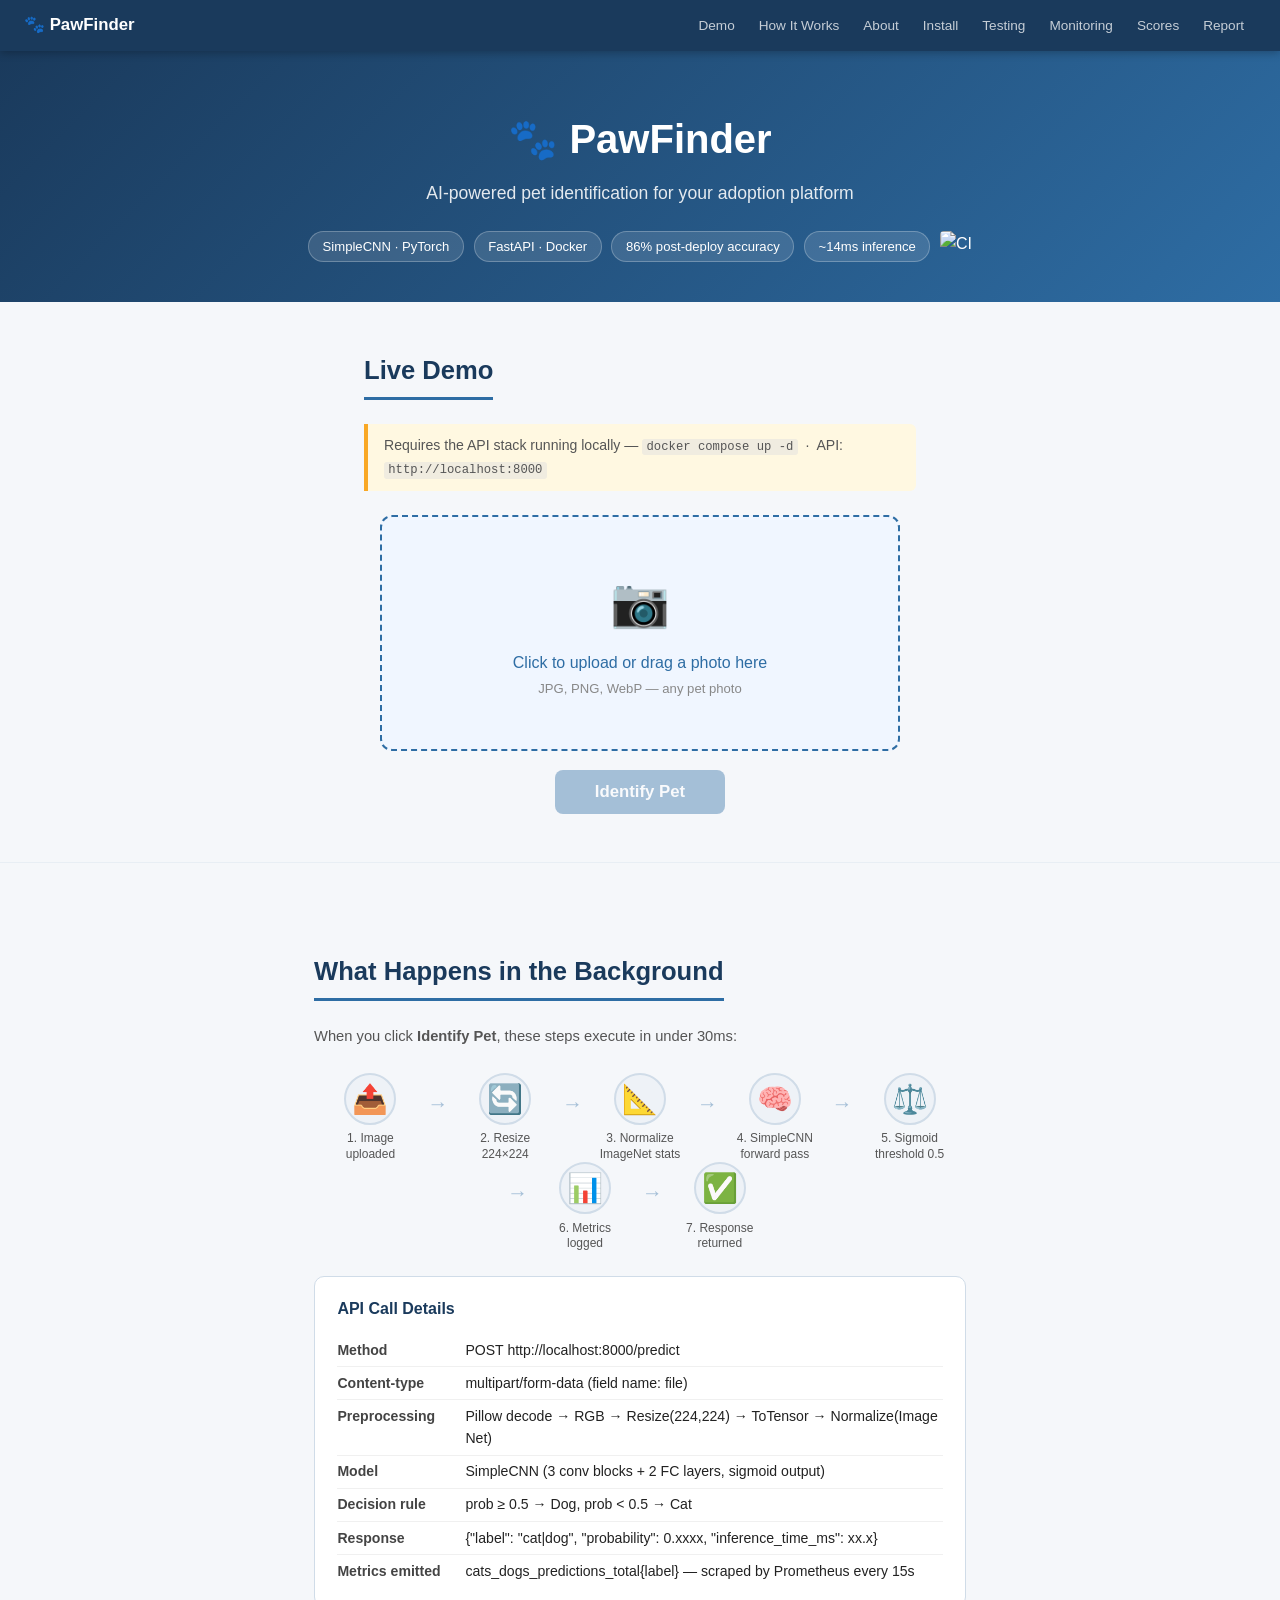
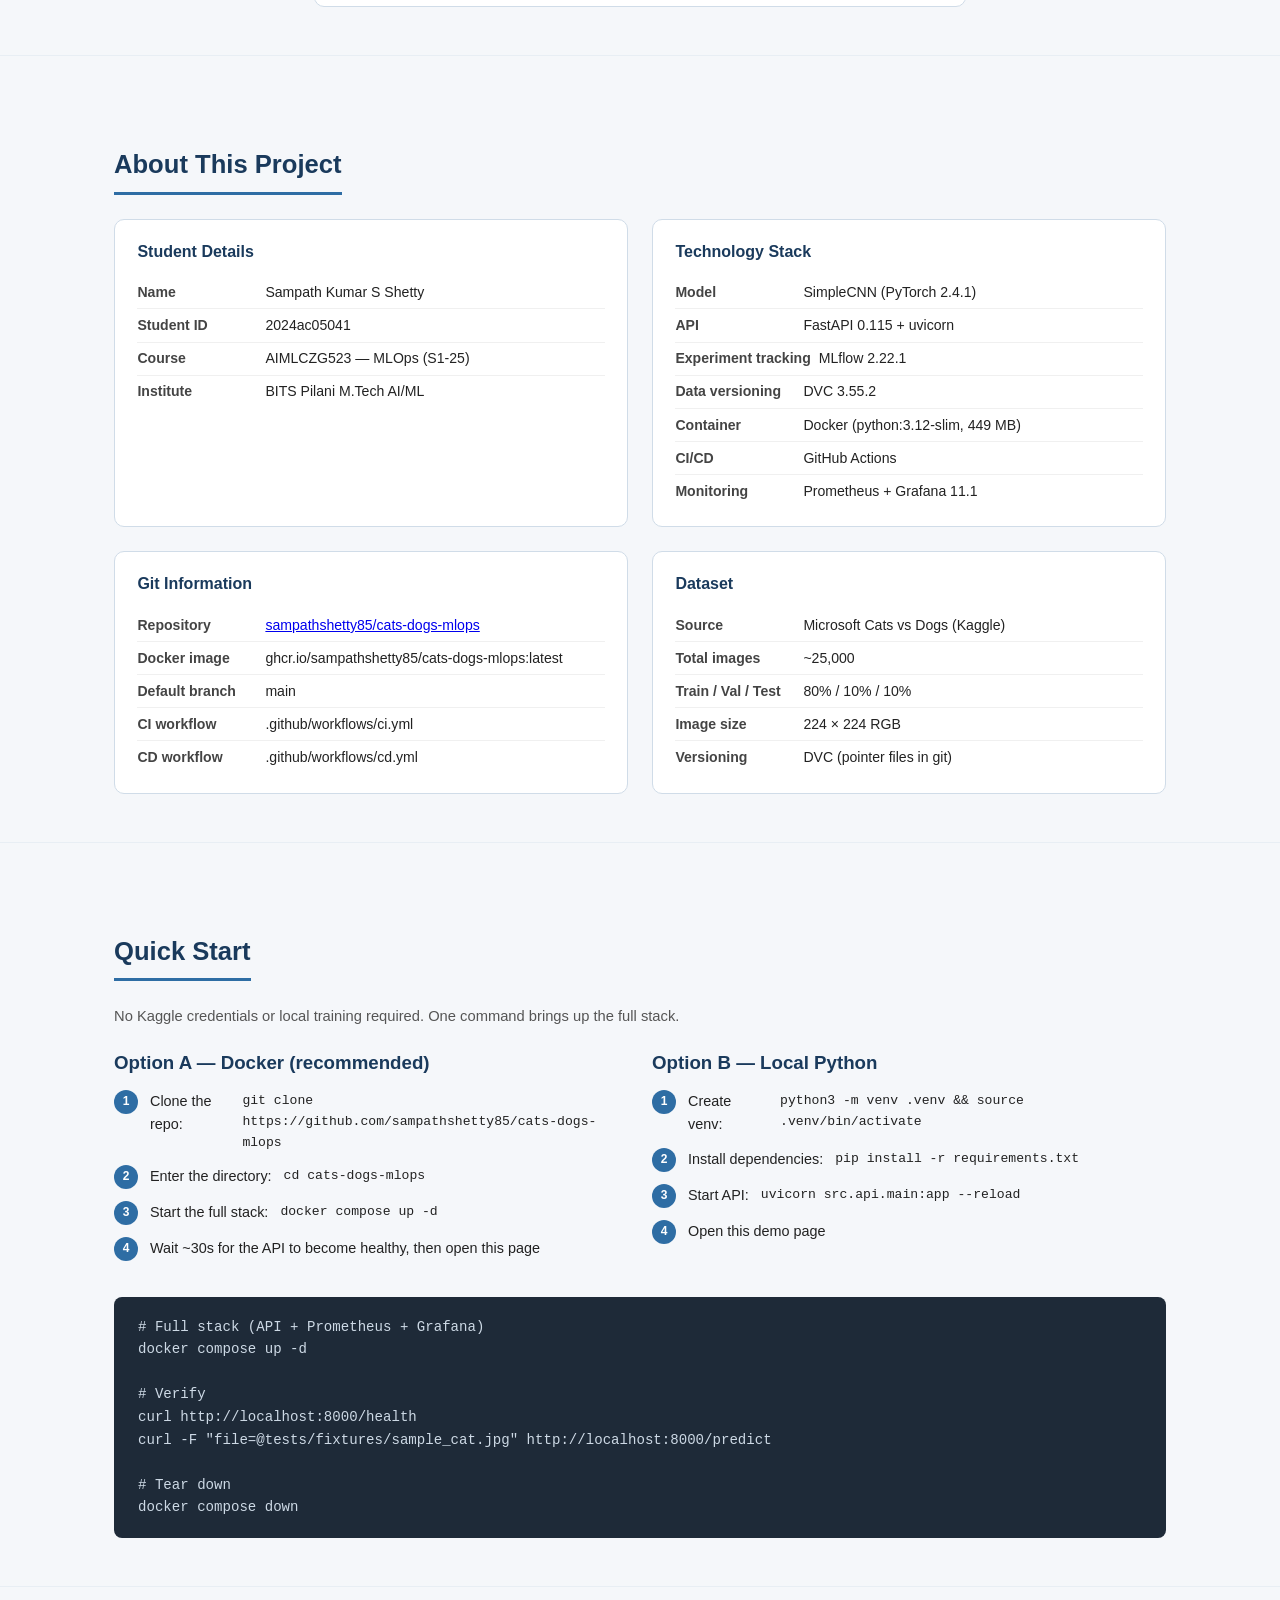
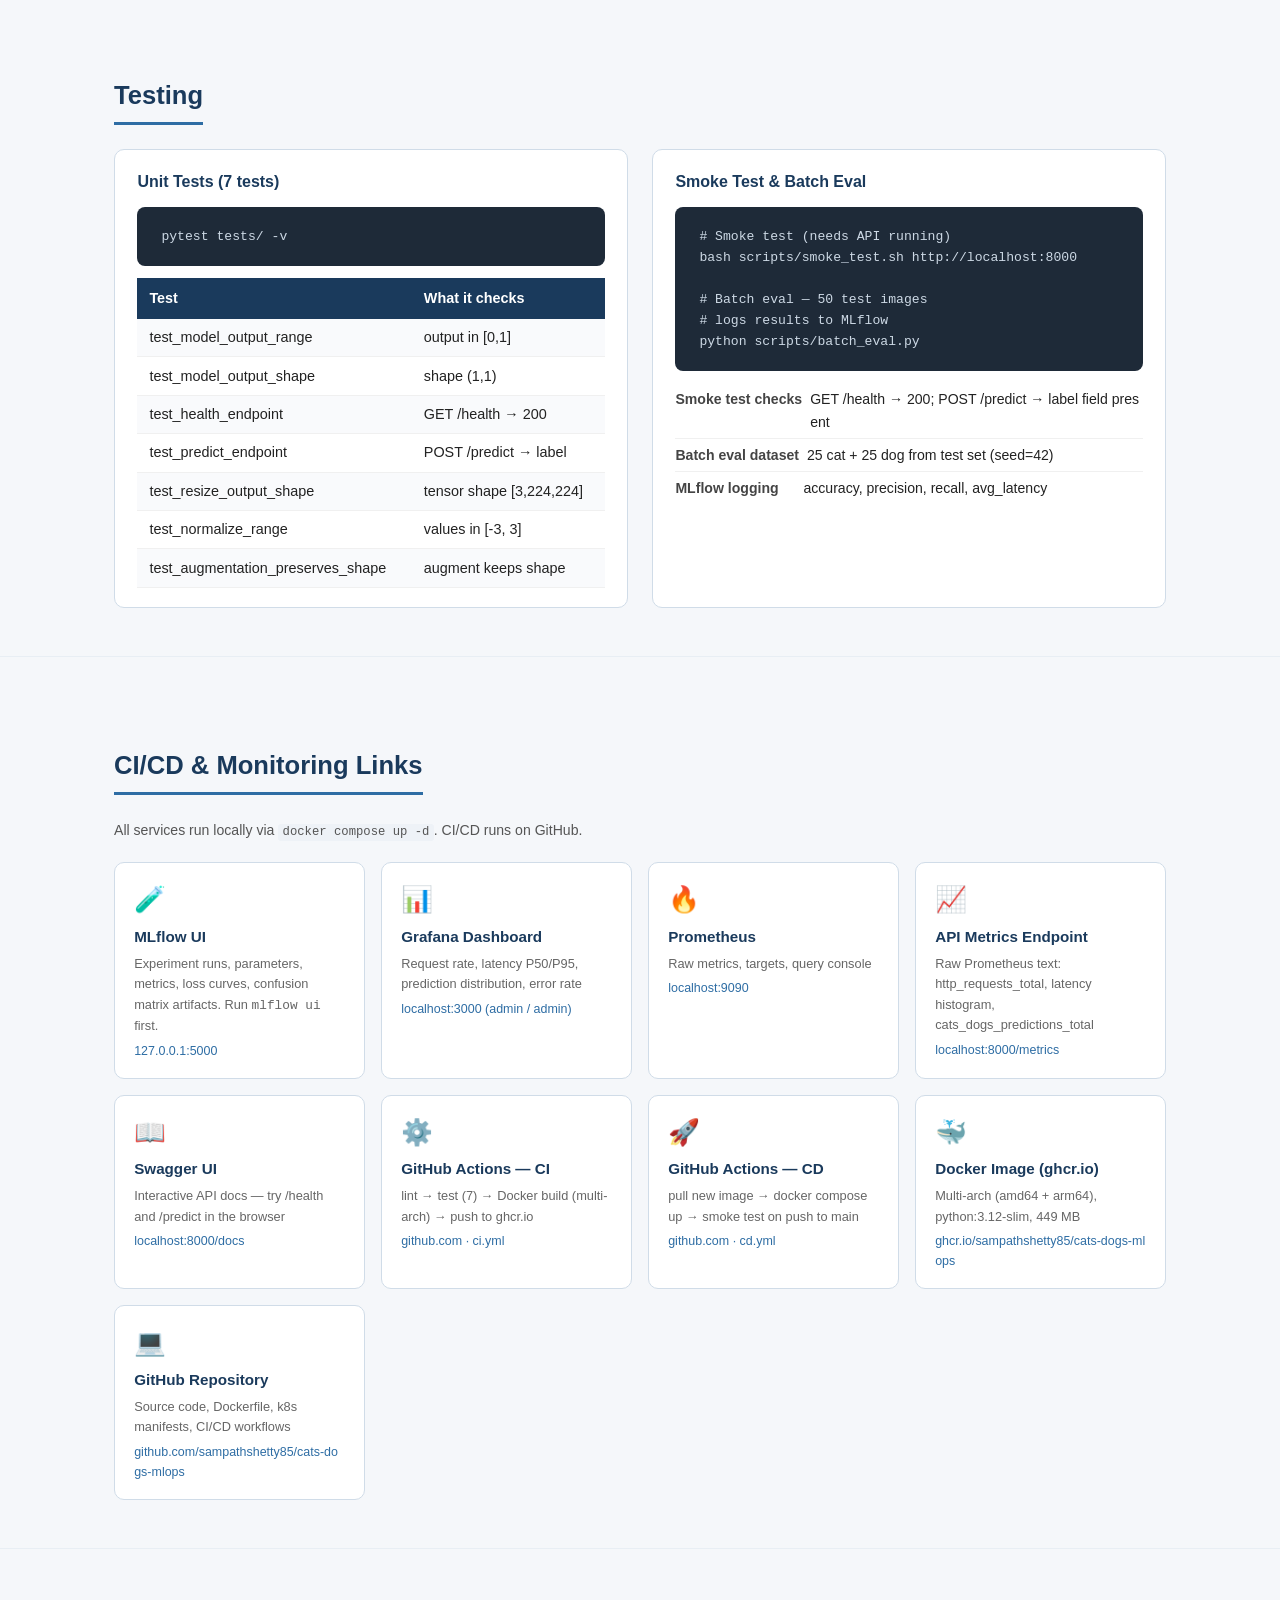
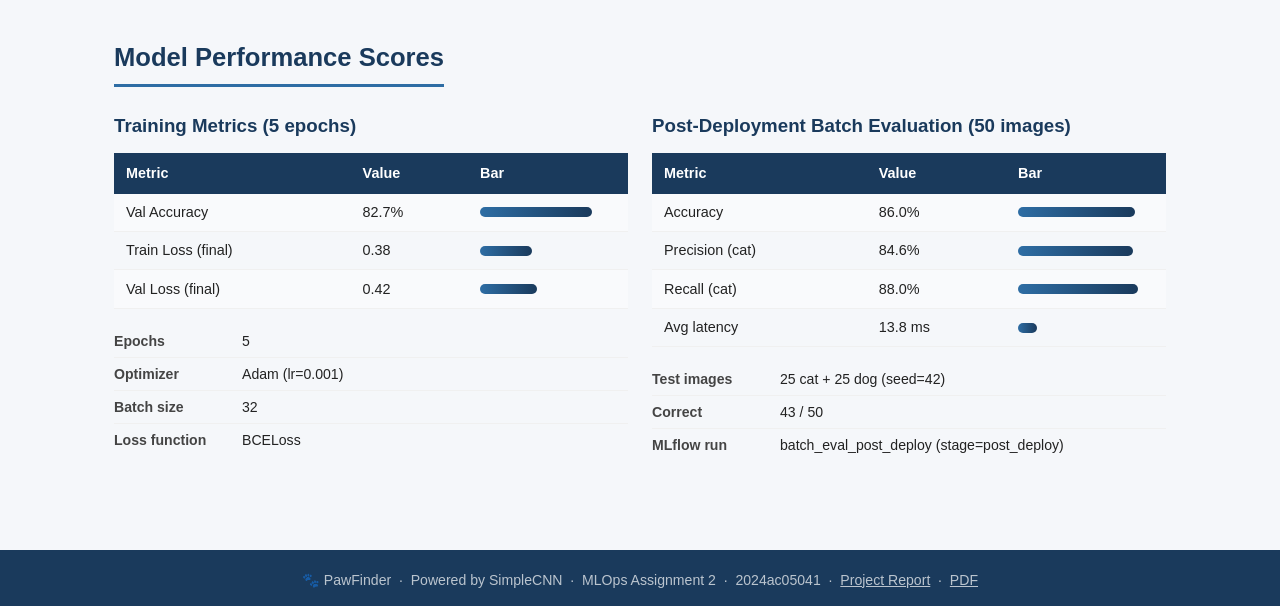
==== commit 064e2208: "Fix pipeline steps visibility, add MLflow link to monitoring section" ====
--- a/docs/demo.html
+++ b/docs/demo.html
@@ -58,11 +58,11 @@
 
     /* ── Pipeline steps (what happens) ── */
     .pipeline-steps { display: flex; flex-wrap: wrap; justify-content: center; align-items: flex-start; gap: 0; margin: 1.5rem 0; }
-    .ps { display: flex; flex-direction: column; align-items: center; width: 110px; opacity: 0.35; transition: opacity 0.3s; }
-    .ps.active { opacity: 1; }
+    .ps { display: flex; flex-direction: column; align-items: center; width: 110px; opacity: 1; transition: opacity 0.3s; }
+    .ps.dimmed { opacity: 0.3; }
     .ps .ps-icon { font-size: 1.8rem; width: 52px; height: 52px; display: flex; align-items: center; justify-content: center; border-radius: 50%; background: #eef2f7; border: 2px solid #d0dce8; transition: background 0.3s, border-color 0.3s; }
     .ps.active .ps-icon { background: #daeaff; border-color: #2e6da4; }
-    .ps.done .ps-icon { background: #d4edda; border-color: #28a745; opacity: 1; }
+    .ps.done .ps-icon { background: #d4edda; border-color: #28a745; }
     .ps-label { font-size: 0.75rem; color: #555; text-align: center; margin-top: 0.4rem; line-height: 1.3; }
     .ps-arrow { font-size: 1.3rem; color: #2e6da4; padding: 0 2px; margin-top: 14px; opacity: 0.4; }
 
@@ -365,6 +365,12 @@
       <h2>CI/CD &amp; Monitoring Links</h2>
       <p style="font-size:0.88rem;color:#555;margin-bottom:1.2rem;">All services run locally via <code>docker compose up -d</code>. CI/CD runs on GitHub.</p>
       <div class="link-grid">
+        <a class="link-card" href="http://127.0.0.1:5000" target="_blank">
+          <span class="lc-icon">🧪</span>
+          <span class="lc-title">MLflow UI</span>
+          <span class="lc-desc">Experiment runs, parameters, metrics, loss curves, confusion matrix artifacts. Run <code>mlflow ui</code> first.</span>
+          <span class="lc-url">127.0.0.1:5000</span>
+        </a>
         <a class="link-card" href="http://localhost:3000" target="_blank">
           <span class="lc-icon">📊</span>
           <span class="lc-title">Grafana Dashboard</span>
@@ -503,16 +509,19 @@
       resetSteps();
     }
 
-    function resetSteps() { steps.forEach(s => { s.classList.remove('active','done'); }); }
+    function resetSteps() { steps.forEach(s => { s.classList.remove('active','done','dimmed'); }); }
 
     function animateSteps(done) {
       resetSteps();
       const delays = [0, 80, 160, 240, 320, 400, 480];
       steps.forEach((s, i) => {
         setTimeout(() => {
-          steps.forEach((x,j) => { x.classList.toggle('active', j===i); });
+          steps.forEach((x,j) => {
+            x.classList.toggle('active', j===i);
+            x.classList.toggle('dimmed', j!==i);
+          });
           if (done && i === steps.length - 1) {
-            setTimeout(() => steps.forEach(x => { x.classList.remove('active'); x.classList.add('done'); }), 200);
+            setTimeout(() => steps.forEach(x => { x.classList.remove('active','dimmed'); x.classList.add('done'); }), 200);
           }
         }, delays[i]);
       });
@@ -528,7 +537,7 @@
       // Start pipeline animation
       const animInterval = setInterval(() => {
         const i = (steps.findIndex(s => s.classList.contains('active')) + 1) % steps.length;
-        steps.forEach((s,j) => s.classList.toggle('active', j===i));
+        steps.forEach((s,j) => { s.classList.toggle('active', j===i); s.classList.toggle('dimmed', j!==i); });
       }, 120);
 
       const form = new FormData();
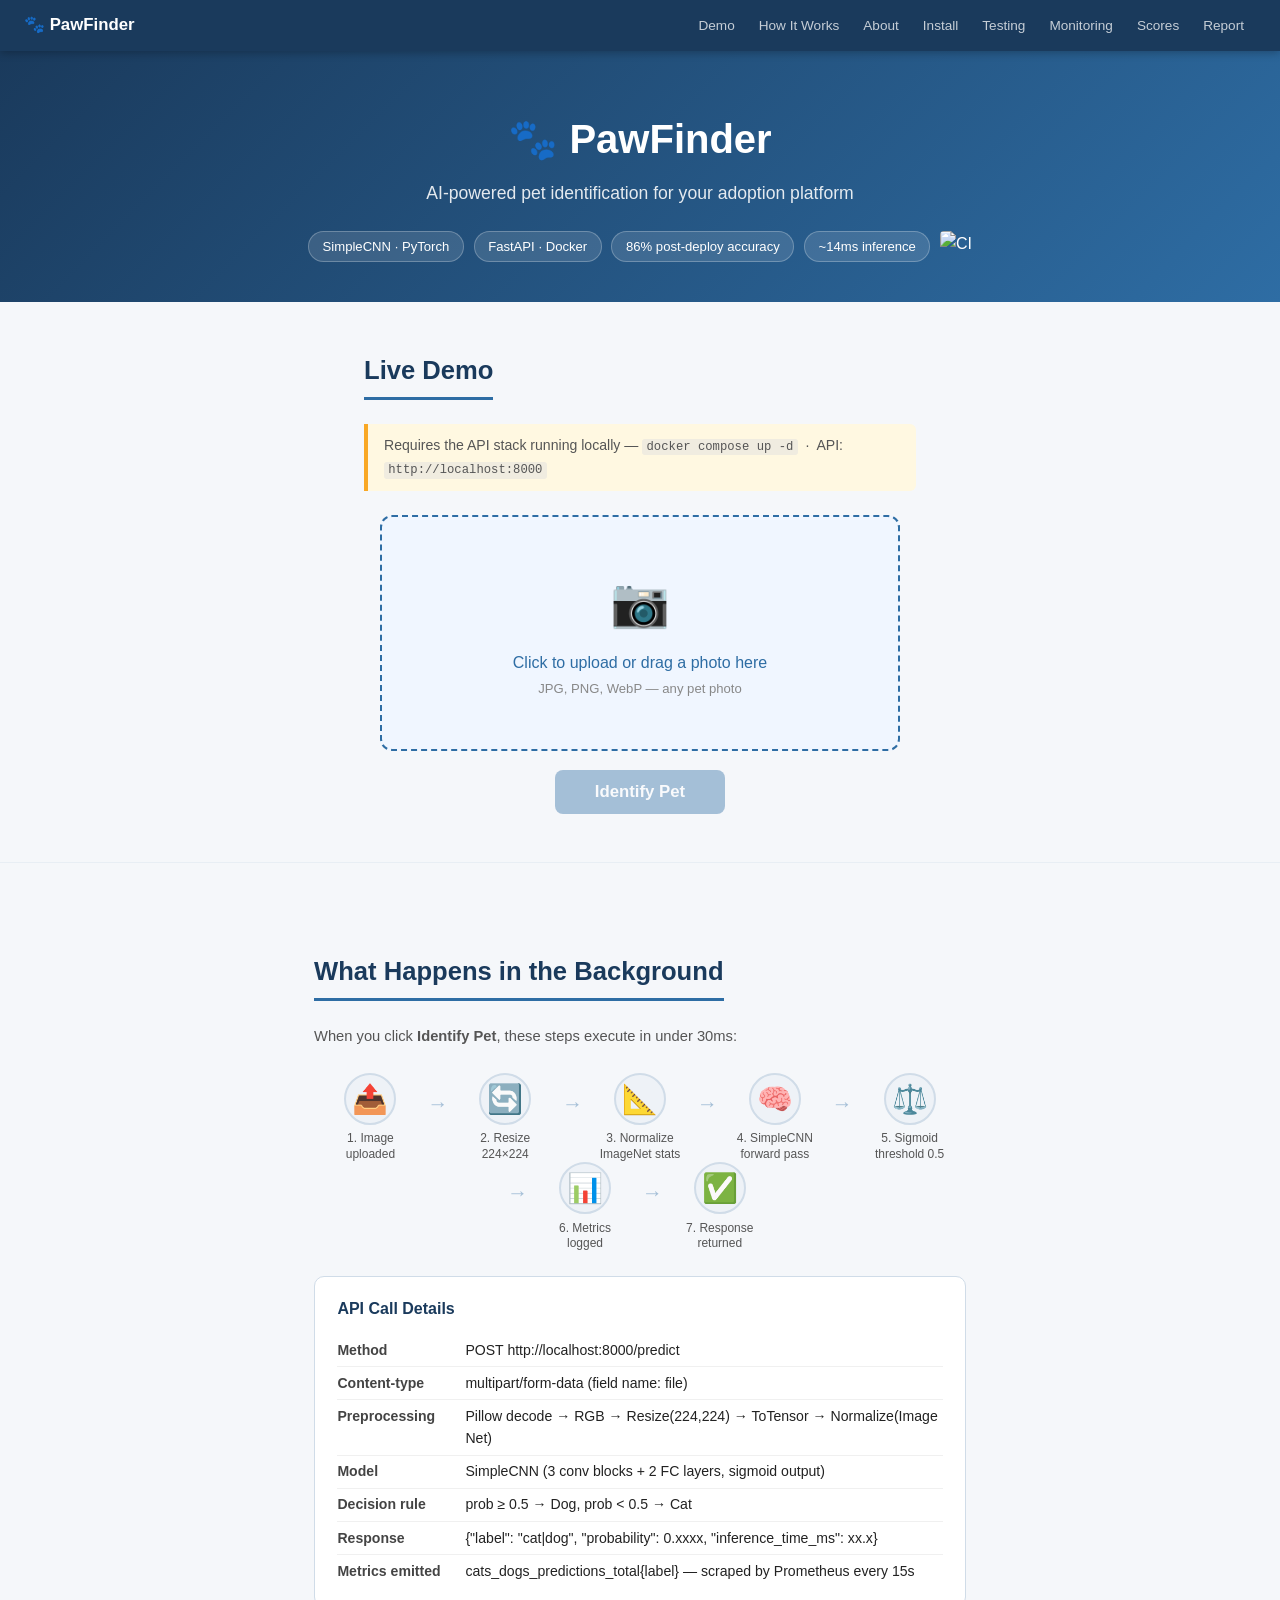
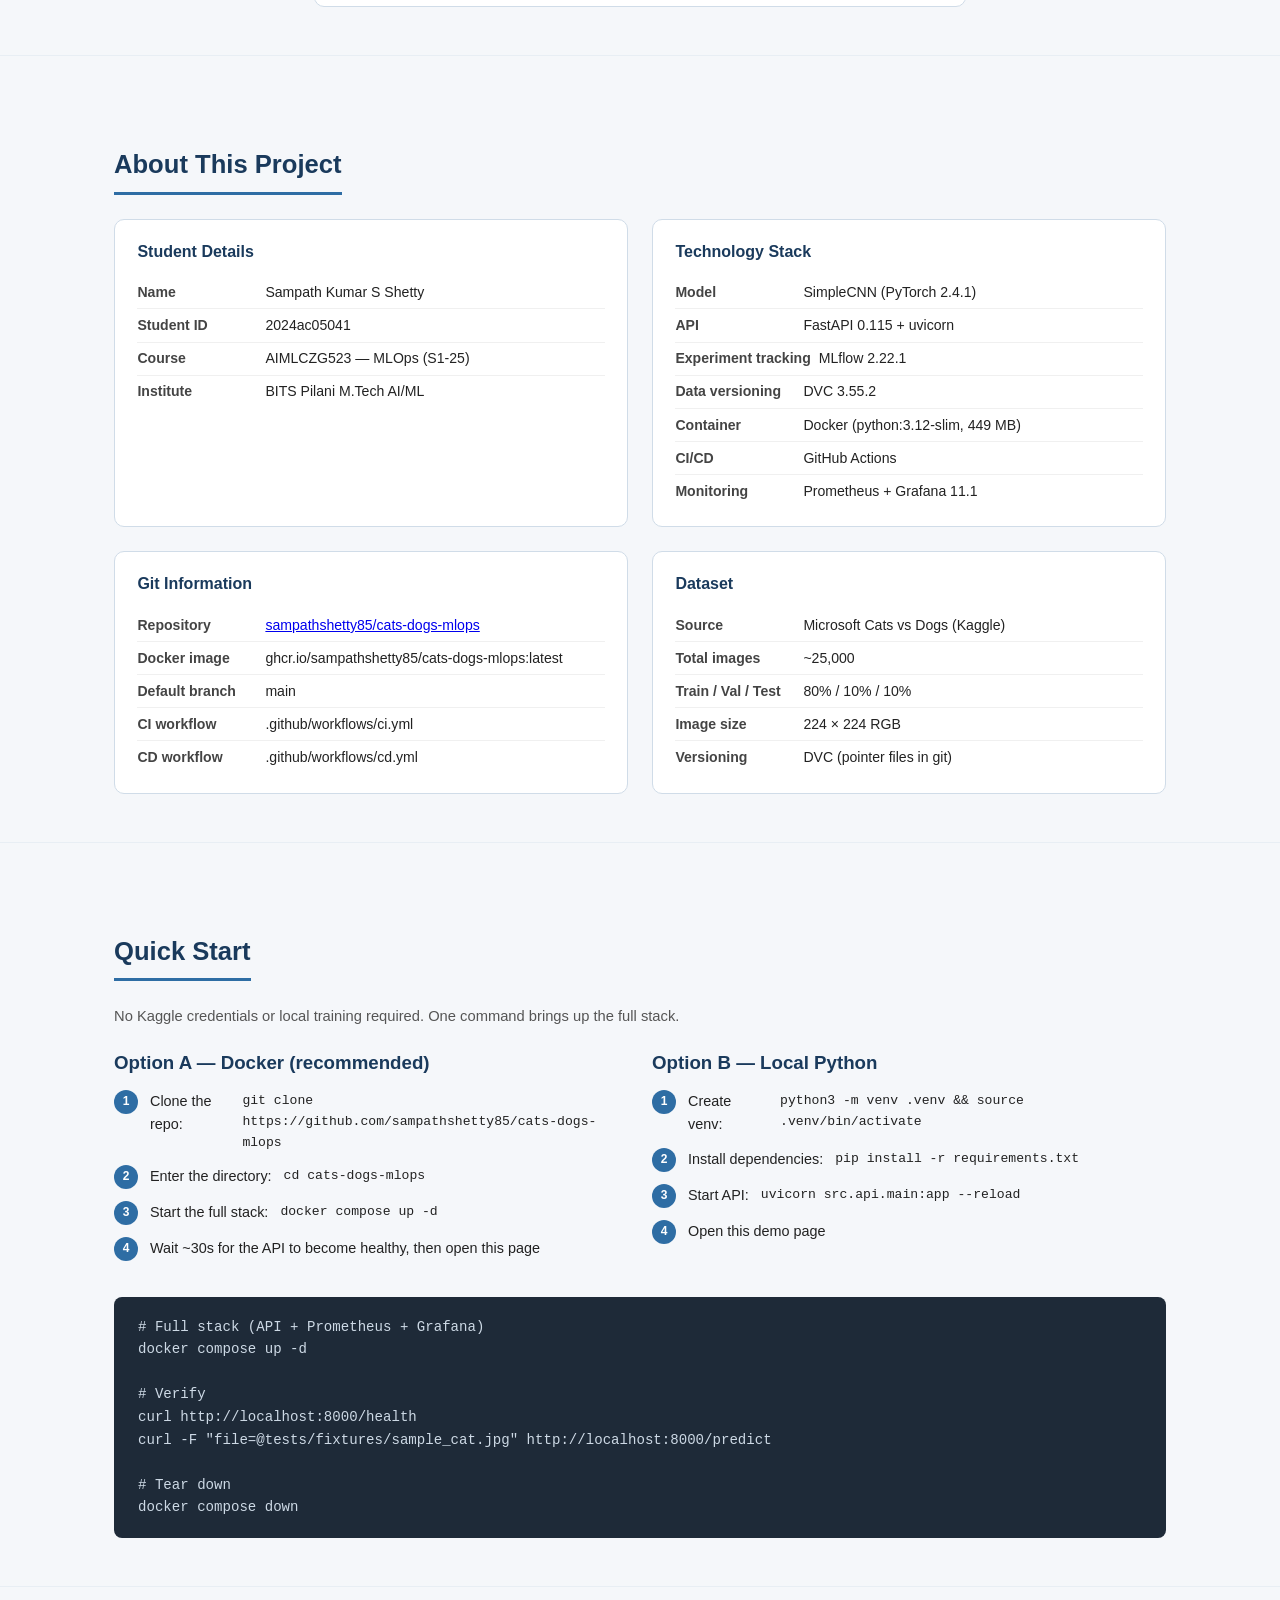
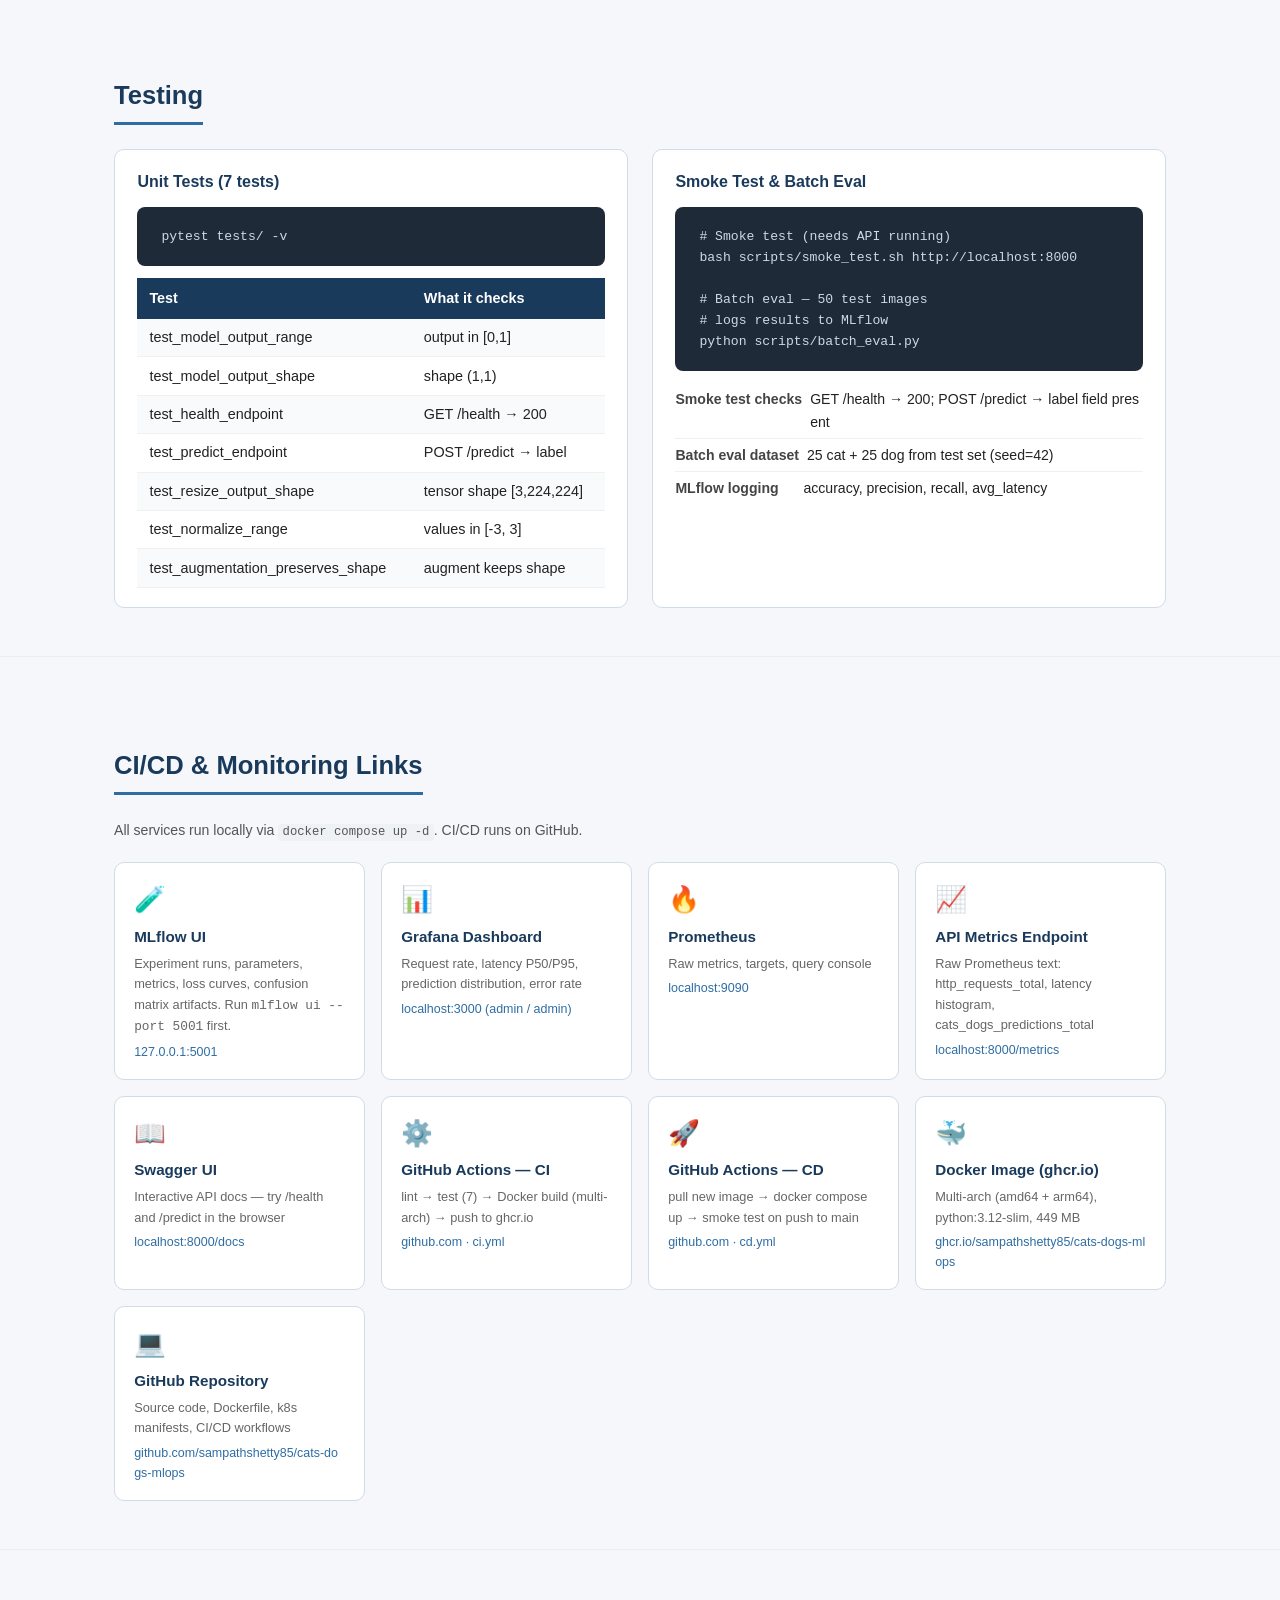
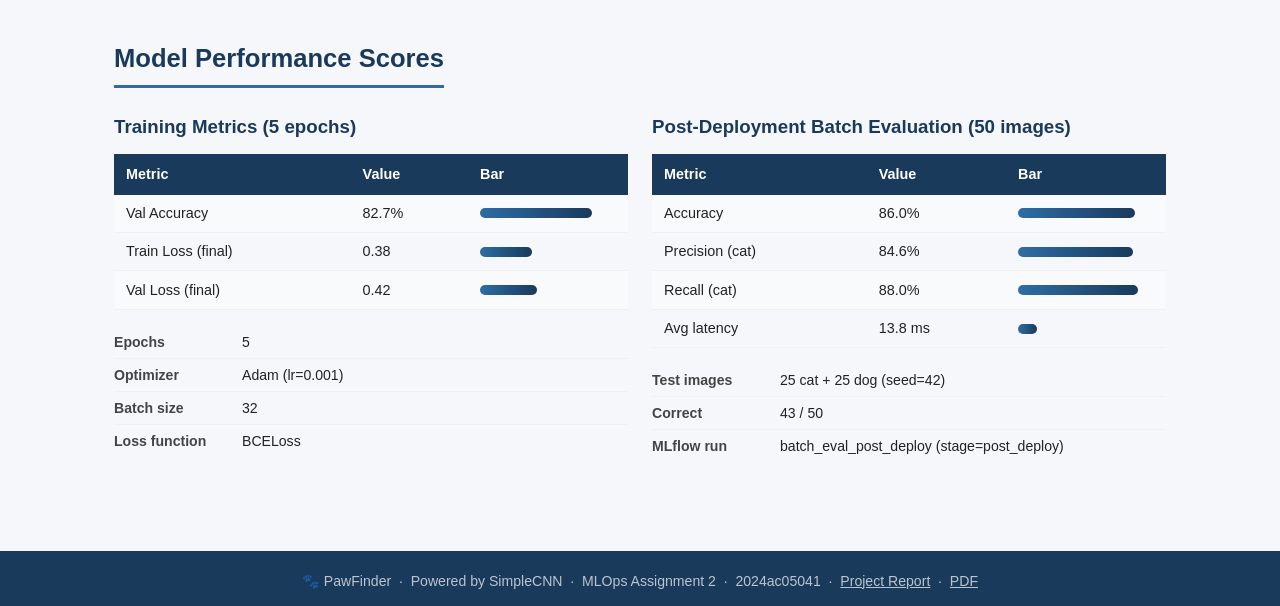
==== commit 98147ac9: "Refactor: centralise constants, fix train.py bugs, cleanup docs and infra - Add src/config.py with s" ====
--- a/docs/demo.html
+++ b/docs/demo.html
@@ -365,19 +365,19 @@
       <h2>CI/CD &amp; Monitoring Links</h2>
       <p style="font-size:0.88rem;color:#555;margin-bottom:1.2rem;">All services run locally via <code>docker compose up -d</code>. CI/CD runs on GitHub.</p>
       <div class="link-grid">
-        <a class="link-card" href="http://127.0.0.1:5000" target="_blank">
+        <a class="link-card" href="http://127.0.0.1:5001/#/experiments/700585779634979131" target="_blank">
           <span class="lc-icon">🧪</span>
           <span class="lc-title">MLflow UI</span>
-          <span class="lc-desc">Experiment runs, parameters, metrics, loss curves, confusion matrix artifacts. Run <code>mlflow ui</code> first.</span>
-          <span class="lc-url">127.0.0.1:5000</span>
-        </a>
-        <a class="link-card" href="http://localhost:3000" target="_blank">
+          <span class="lc-desc">Experiment runs, parameters, metrics, loss curves, confusion matrix artifacts. Run <code>mlflow ui --port 5001</code> first.</span>
+          <span class="lc-url">127.0.0.1:5001</span>
+        </a>
+        <a class="link-card" href="http://localhost:3000/d/cats-dogs-api" target="_blank">
           <span class="lc-icon">📊</span>
           <span class="lc-title">Grafana Dashboard</span>
           <span class="lc-desc">Request rate, latency P50/P95, prediction distribution, error rate</span>
           <span class="lc-url">localhost:3000 (admin / admin)</span>
         </a>
-        <a class="link-card" href="http://localhost:9090" target="_blank">
+        <a class="link-card" href="http://localhost:9090/targets" target="_blank">
           <span class="lc-icon">🔥</span>
           <span class="lc-title">Prometheus</span>
           <span class="lc-desc">Raw metrics, targets, query console</span>
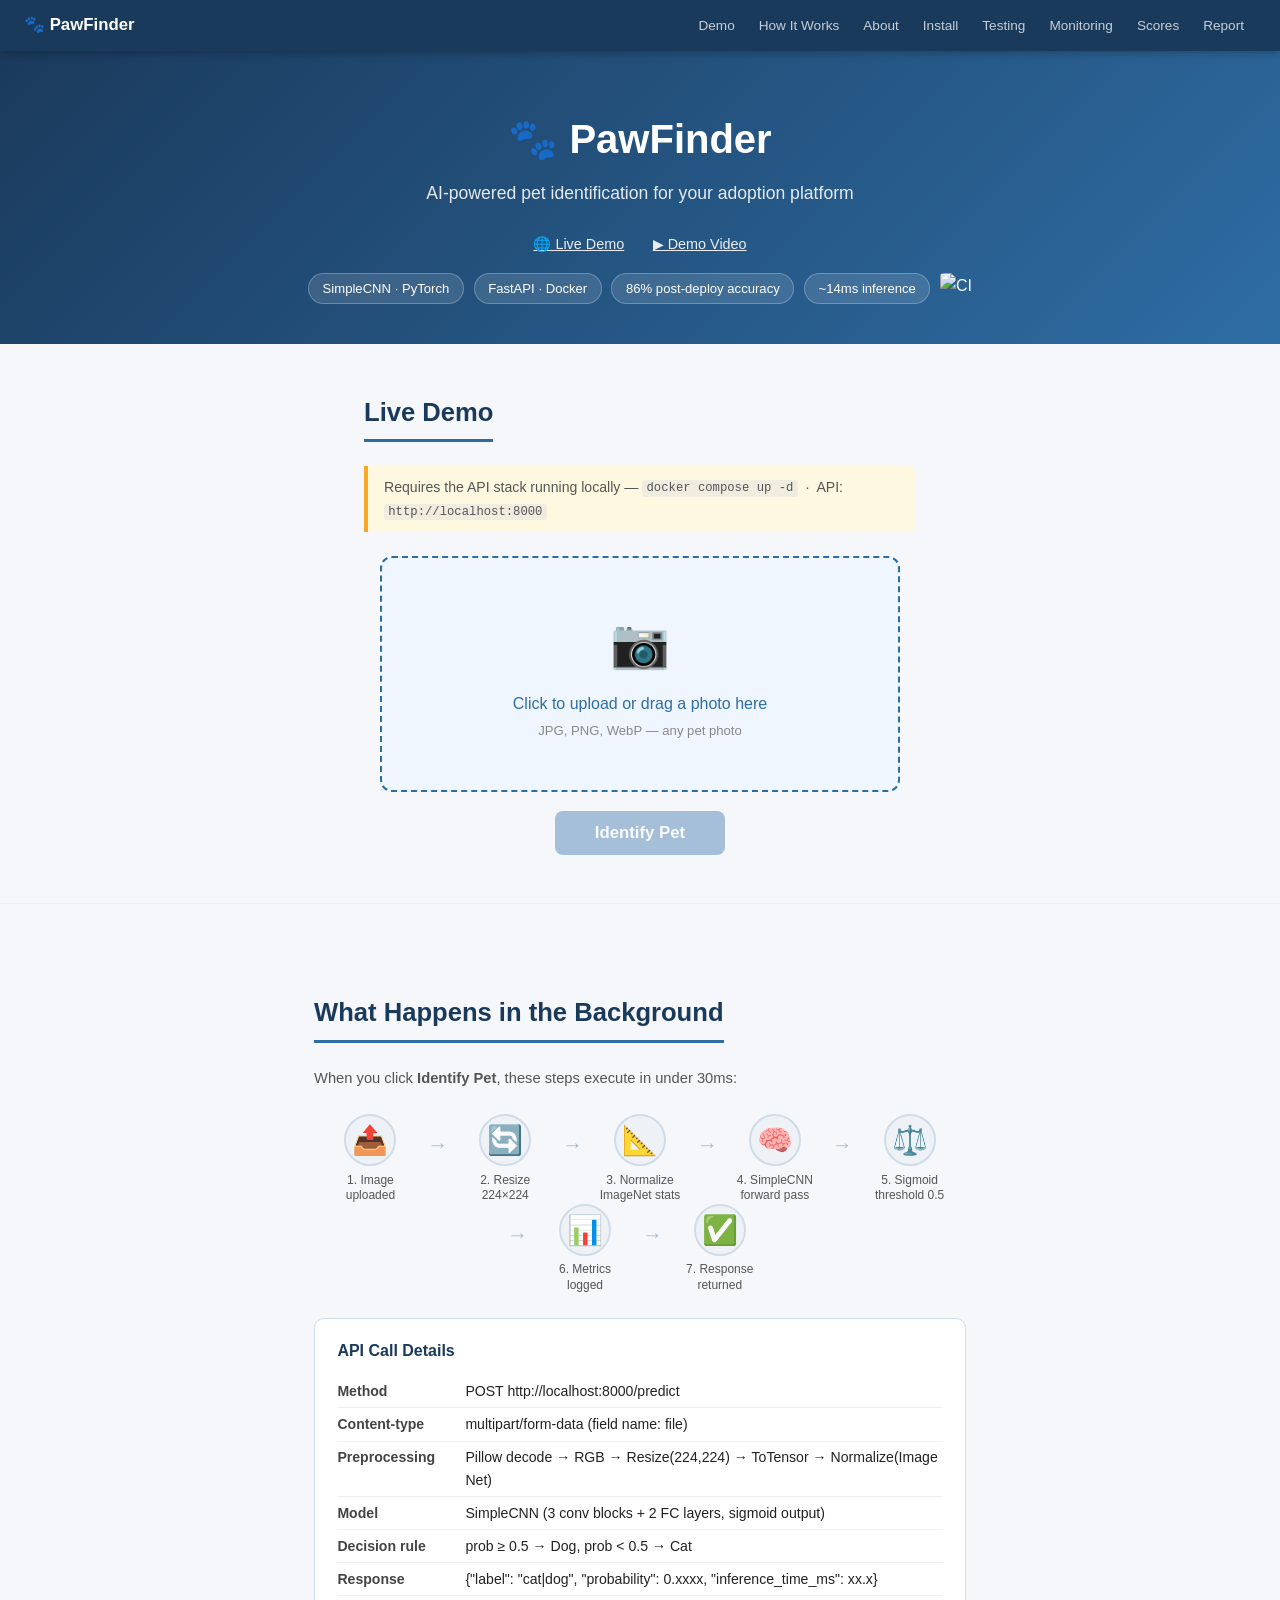
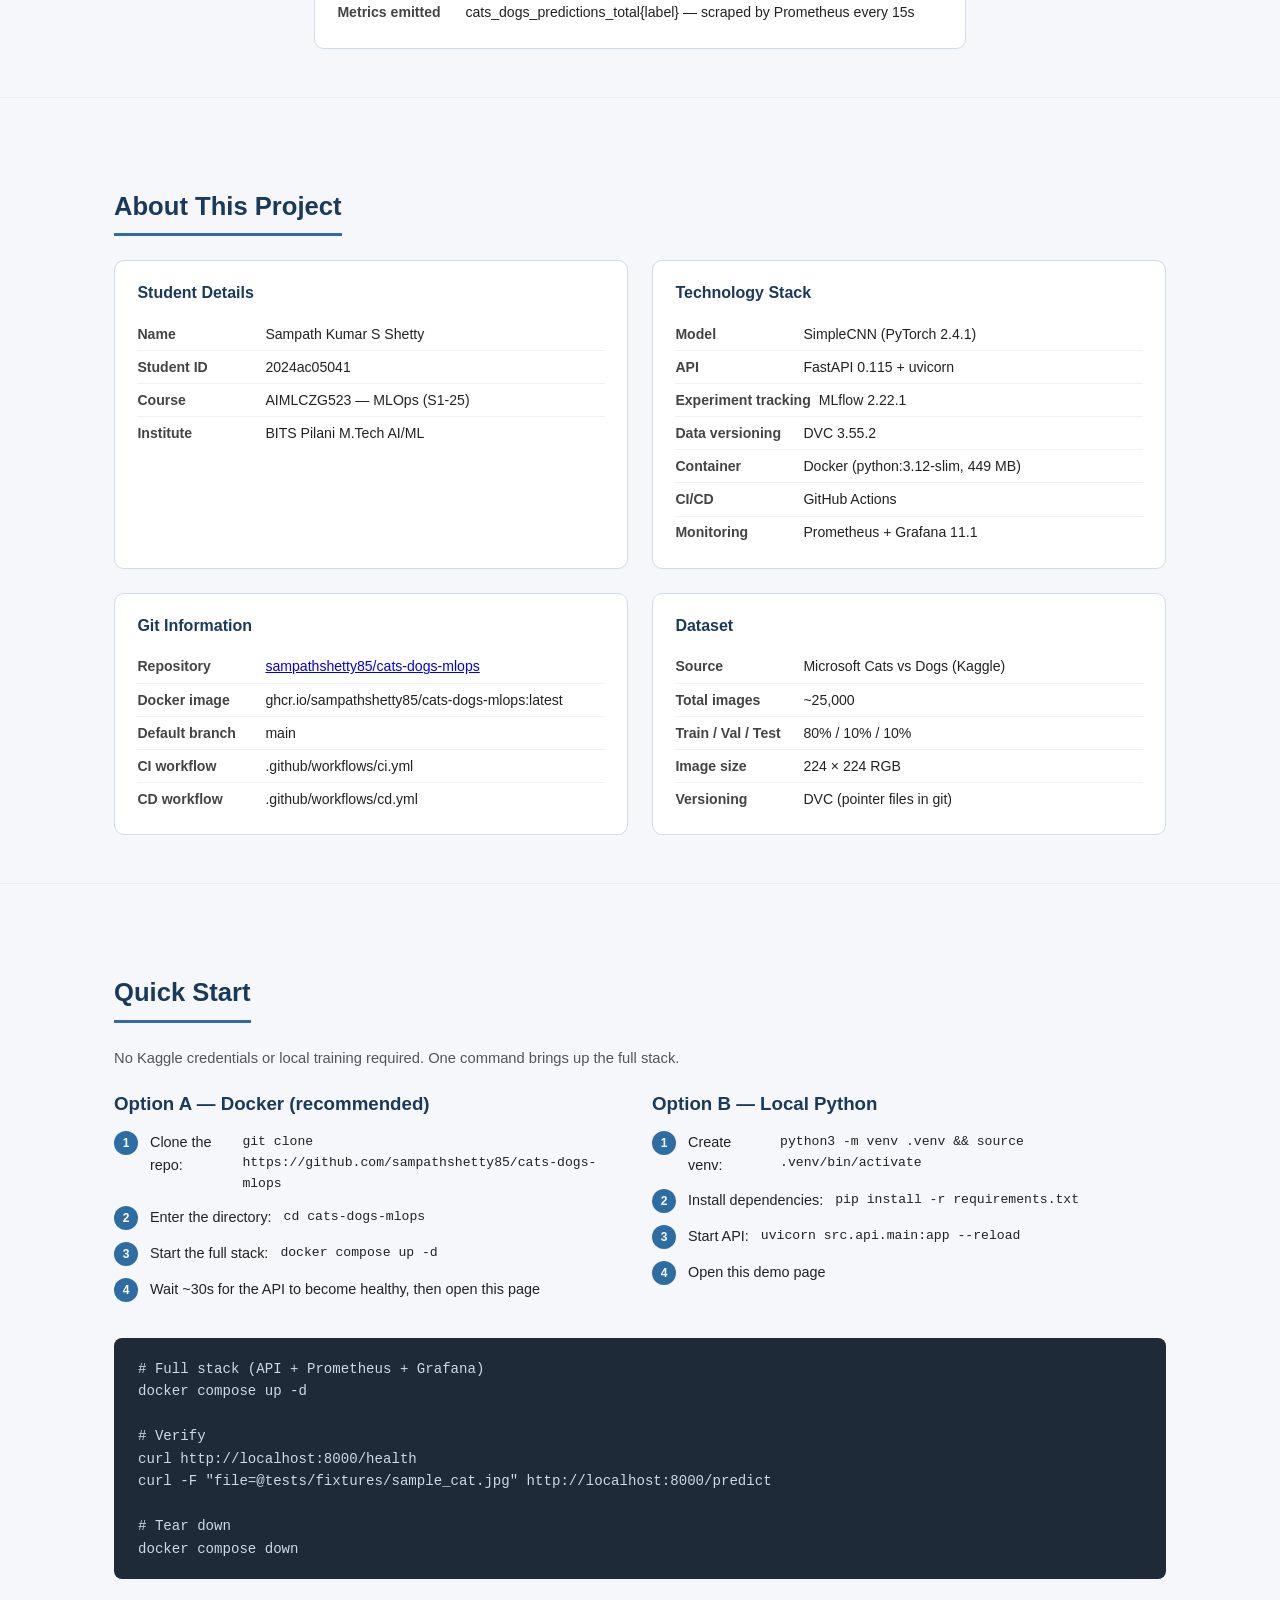
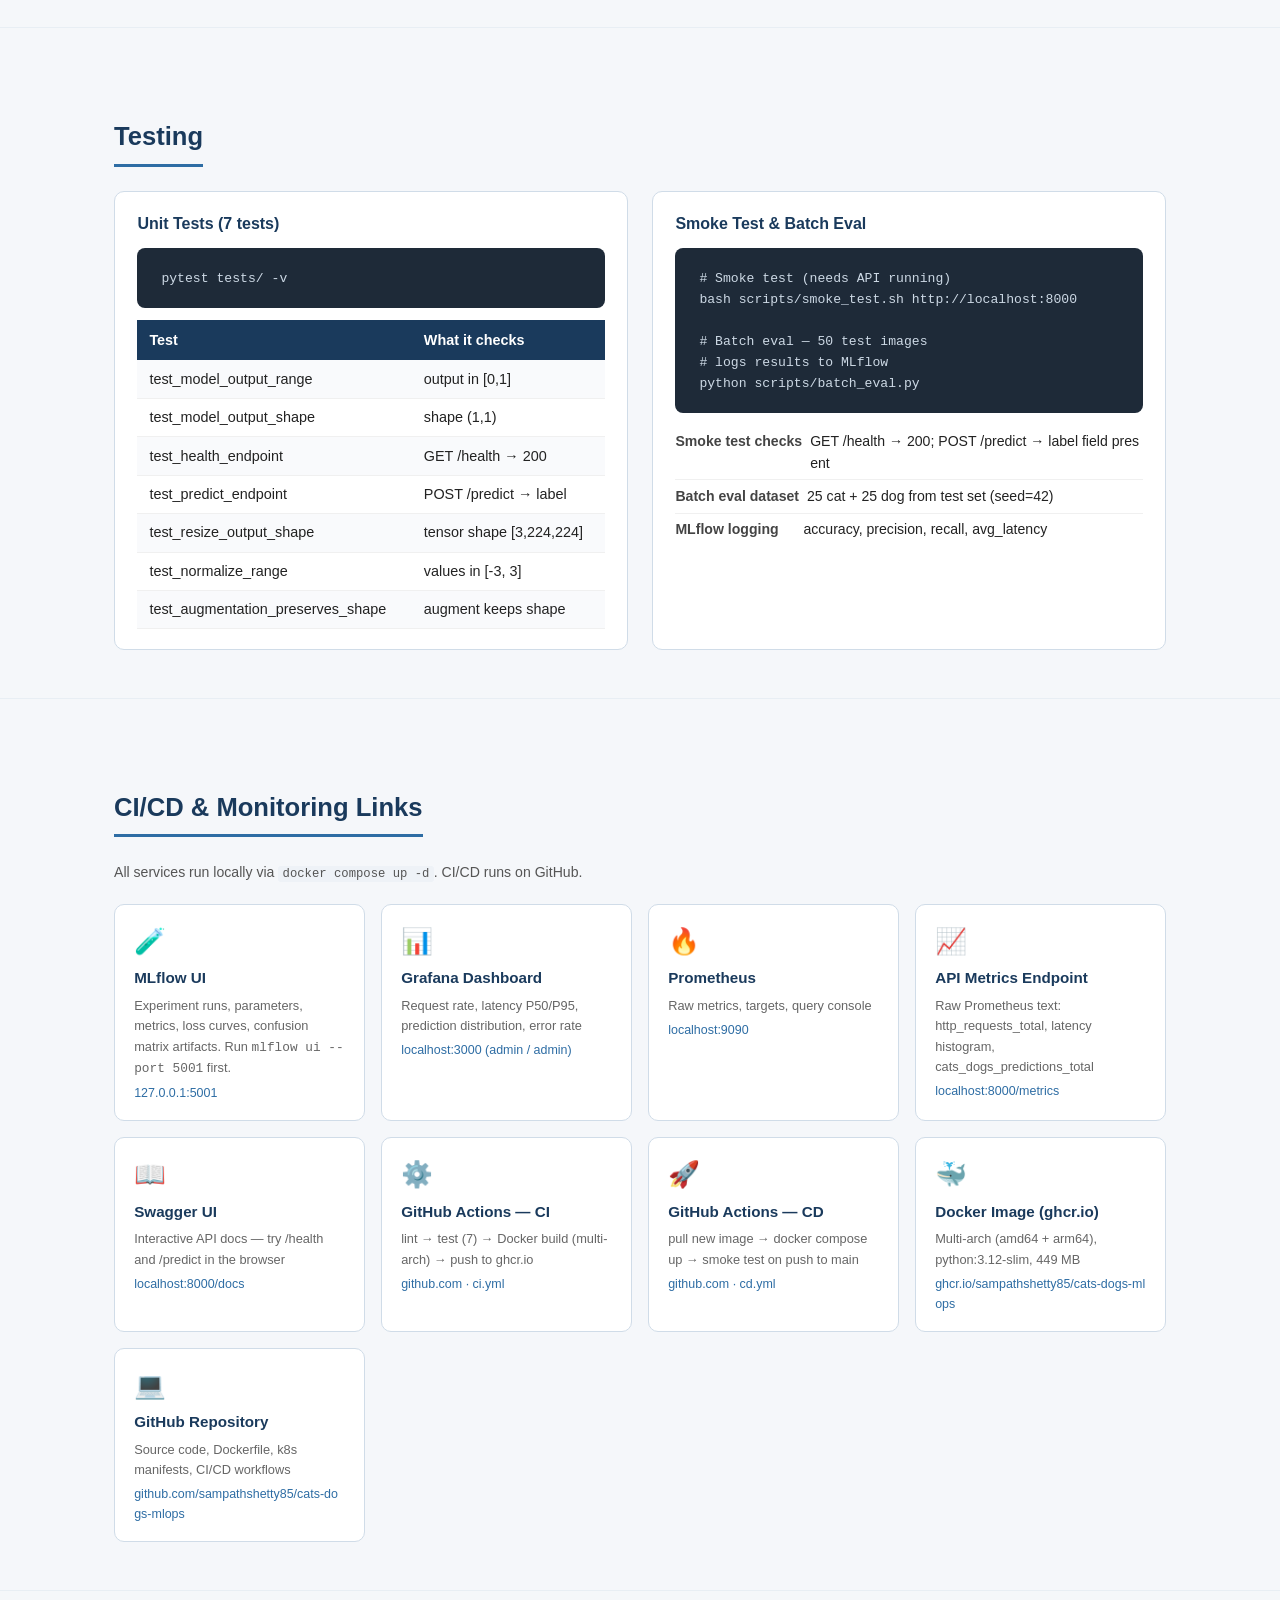
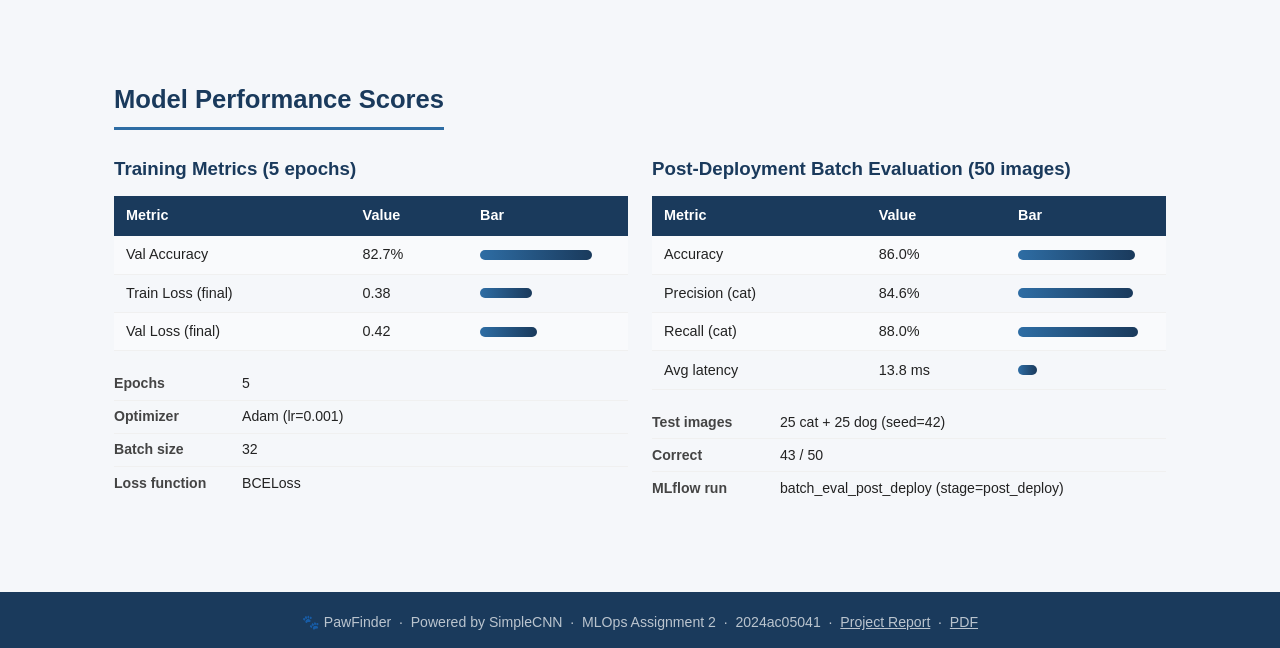
==== commit 0ae0cc46: "Add demo video link to README, PawFinder hero, and index page" ====
--- a/docs/demo.html
+++ b/docs/demo.html
@@ -131,6 +131,10 @@
     <div class="container">
       <h1>🐾 PawFinder</h1>
       <p class="sub">AI-powered pet identification for your adoption platform</p>
+      <div style="margin-bottom:1rem;">
+        <a href="https://sampathshetty85.github.io/cats-dogs-mlops/demo.html" style="color:rgba(255,255,255,0.9);font-size:0.9rem;margin-right:1.5rem;">🌐 Live Demo</a>
+        <a href="https://youtu.be/SuxLDBvdej8" target="_blank" style="color:rgba(255,255,255,0.9);font-size:0.9rem;">▶ Demo Video</a>
+      </div>
       <div class="badges">
         <span class="badge-pill">SimpleCNN · PyTorch</span>
         <span class="badge-pill">FastAPI · Docker</span>
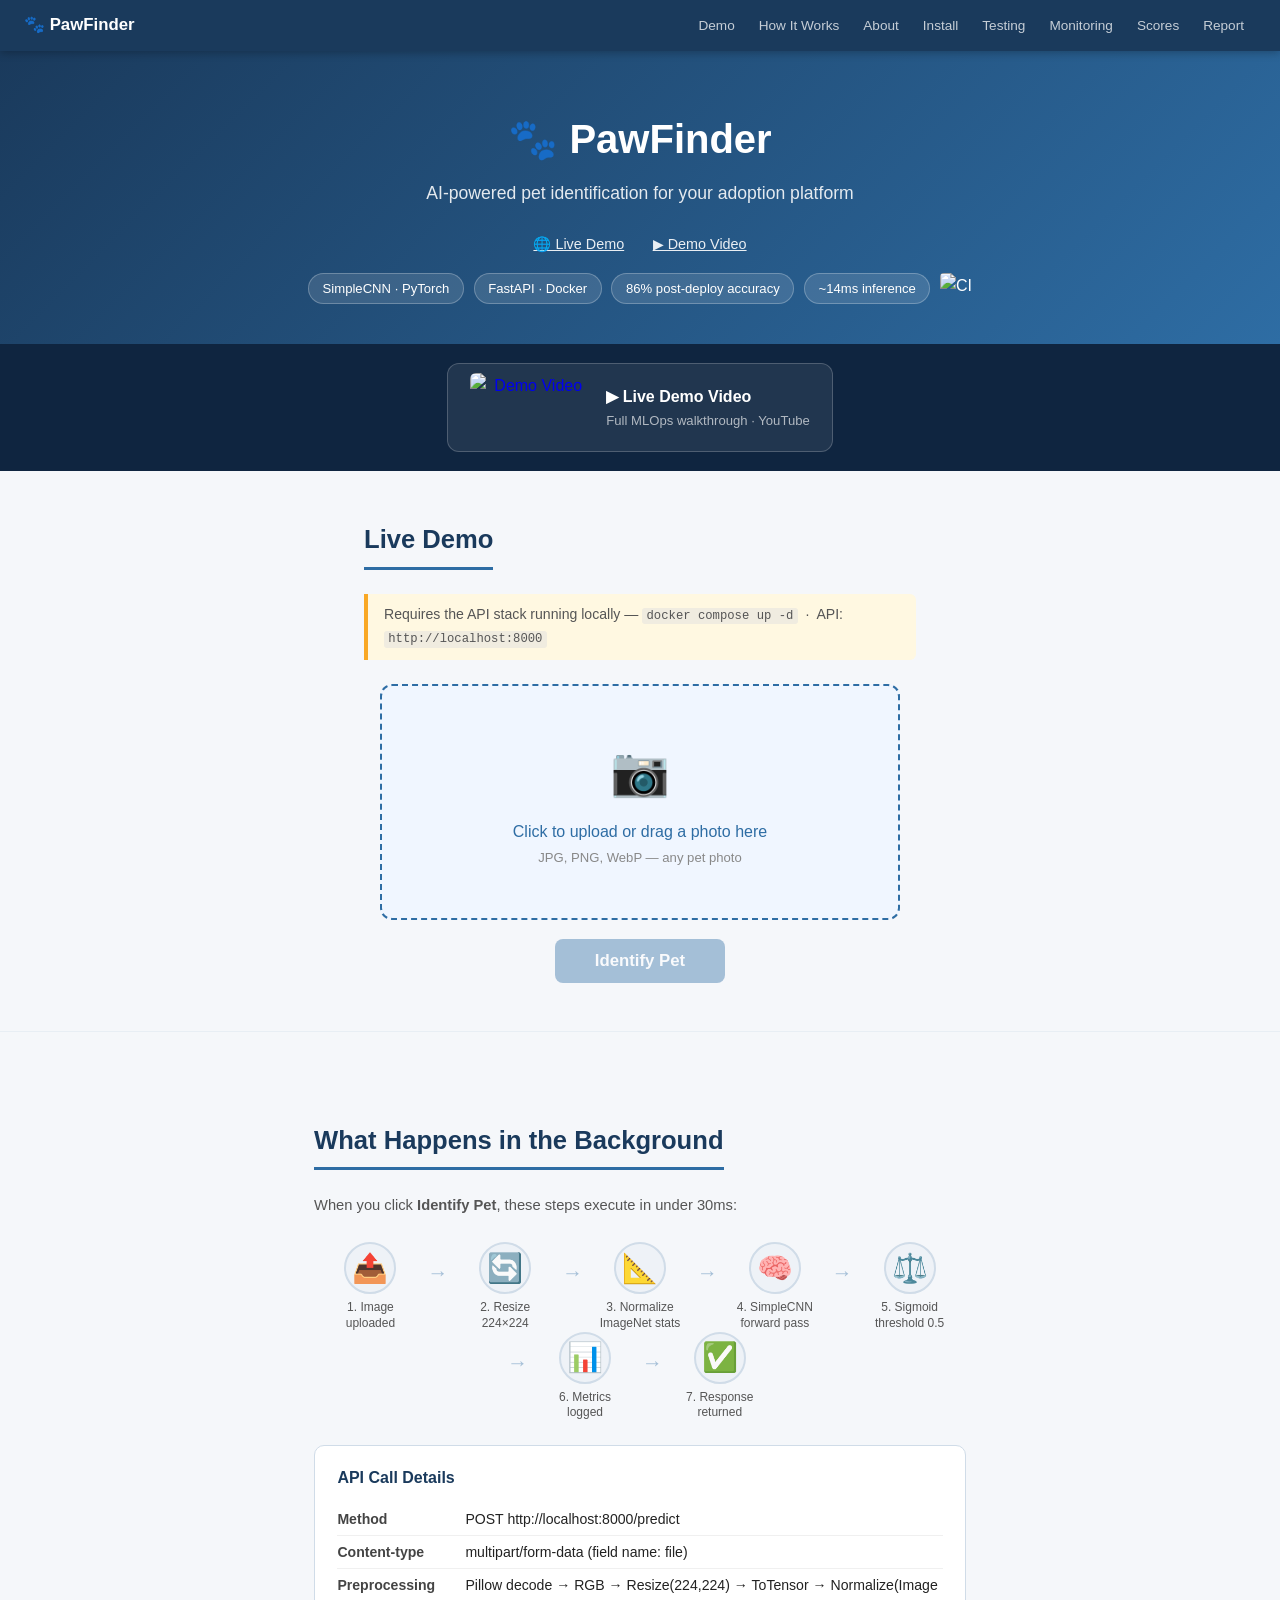
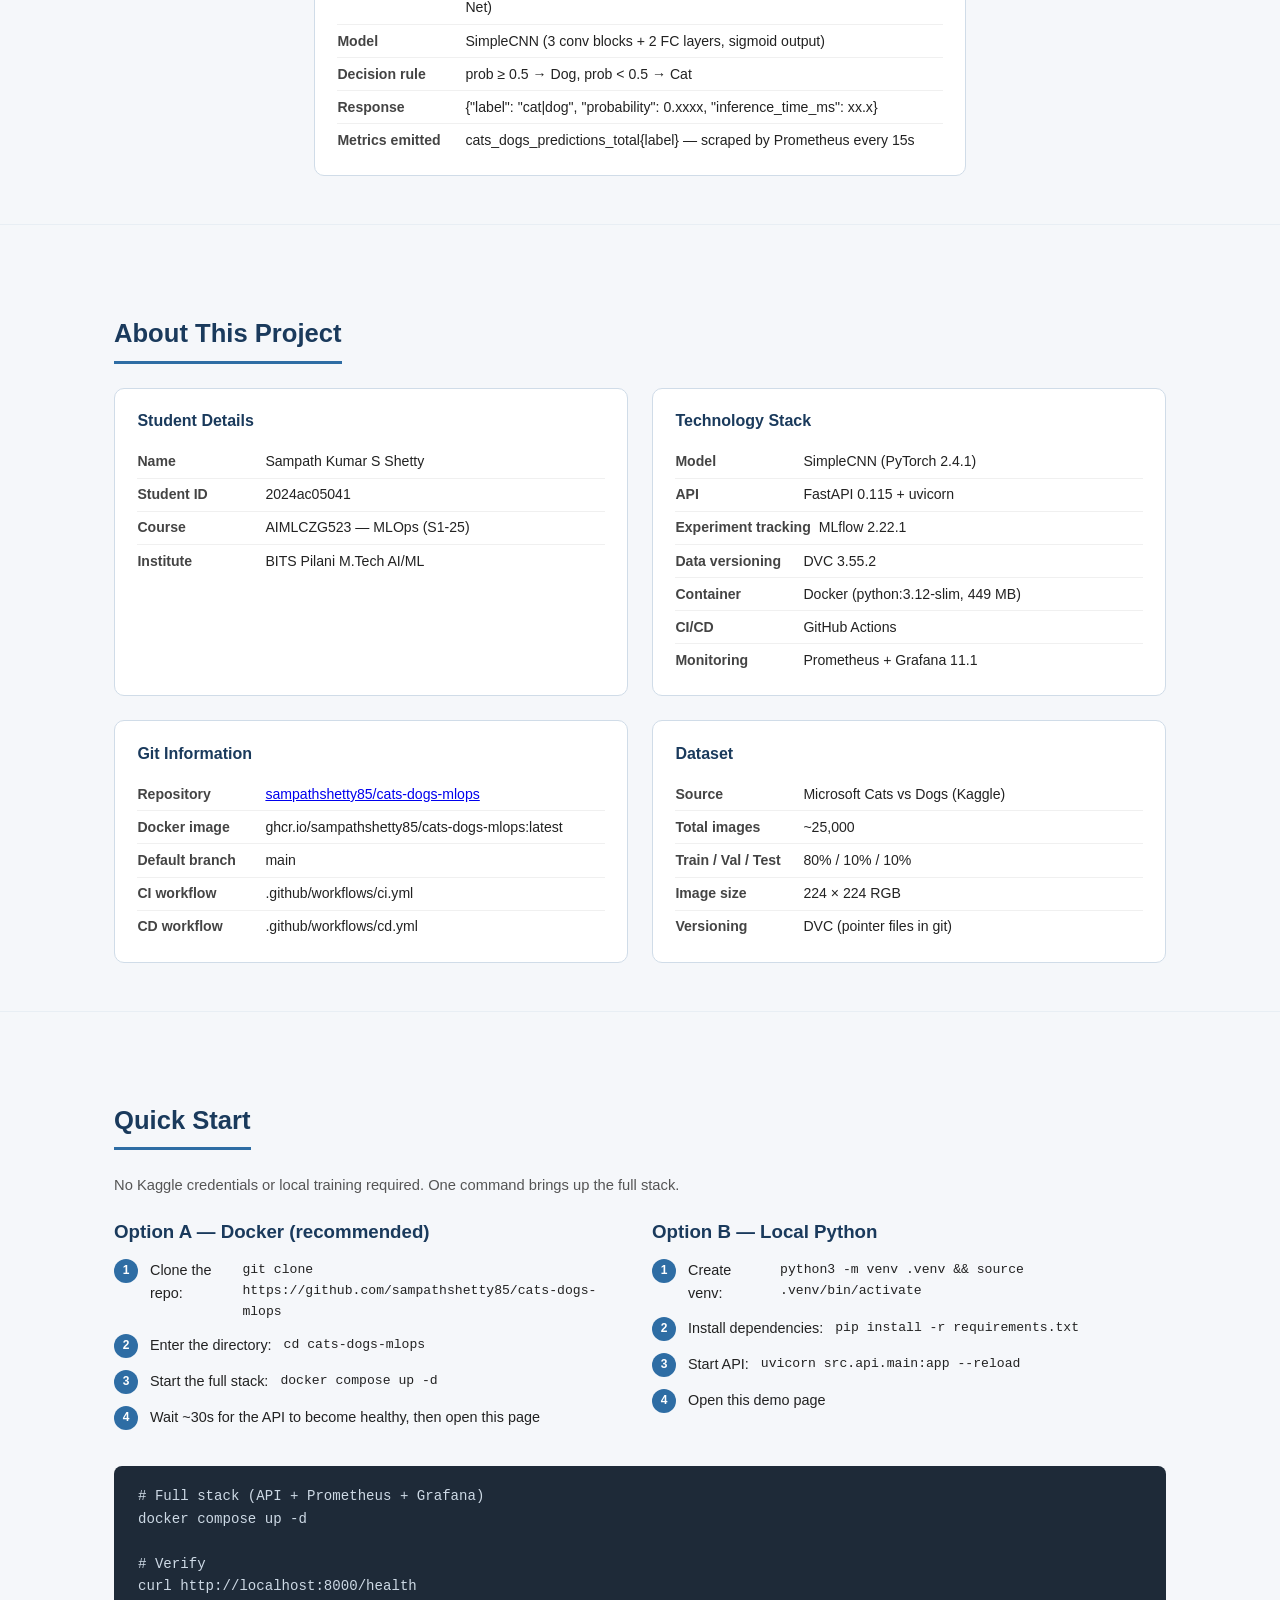
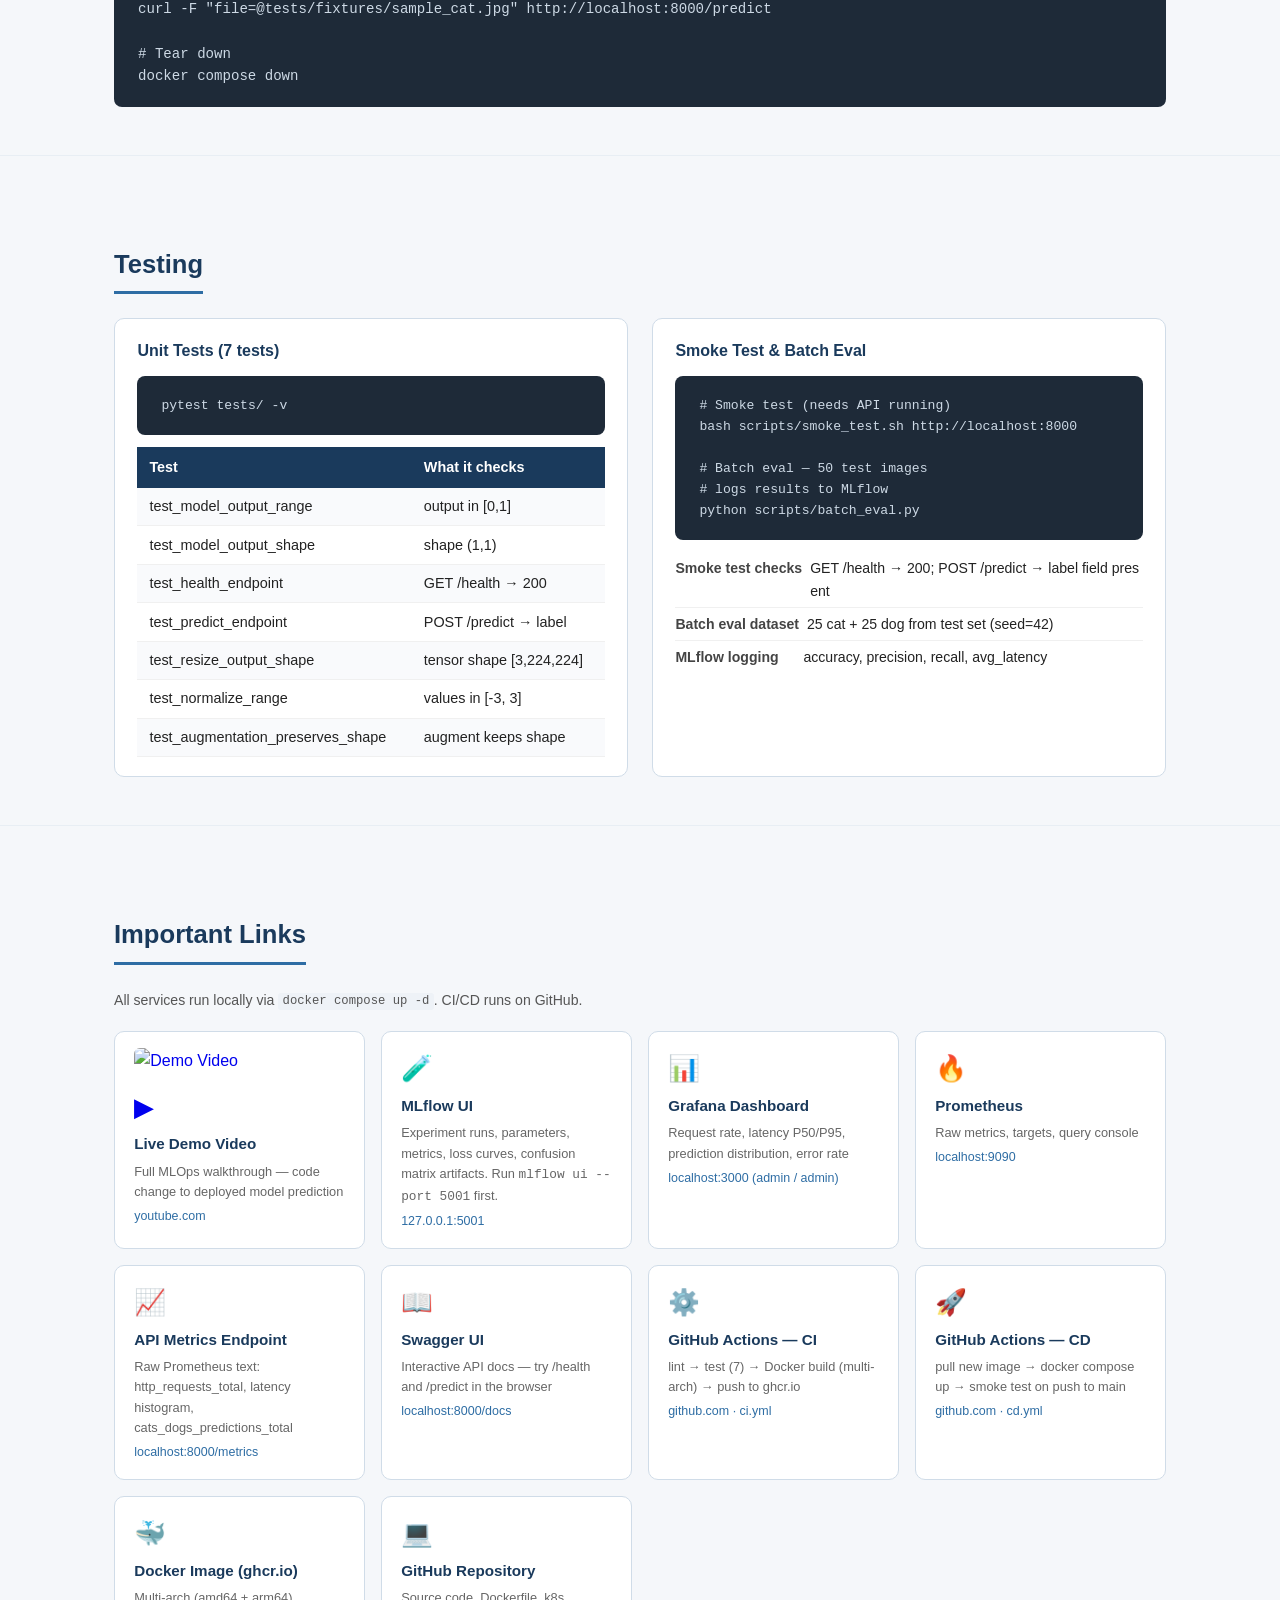
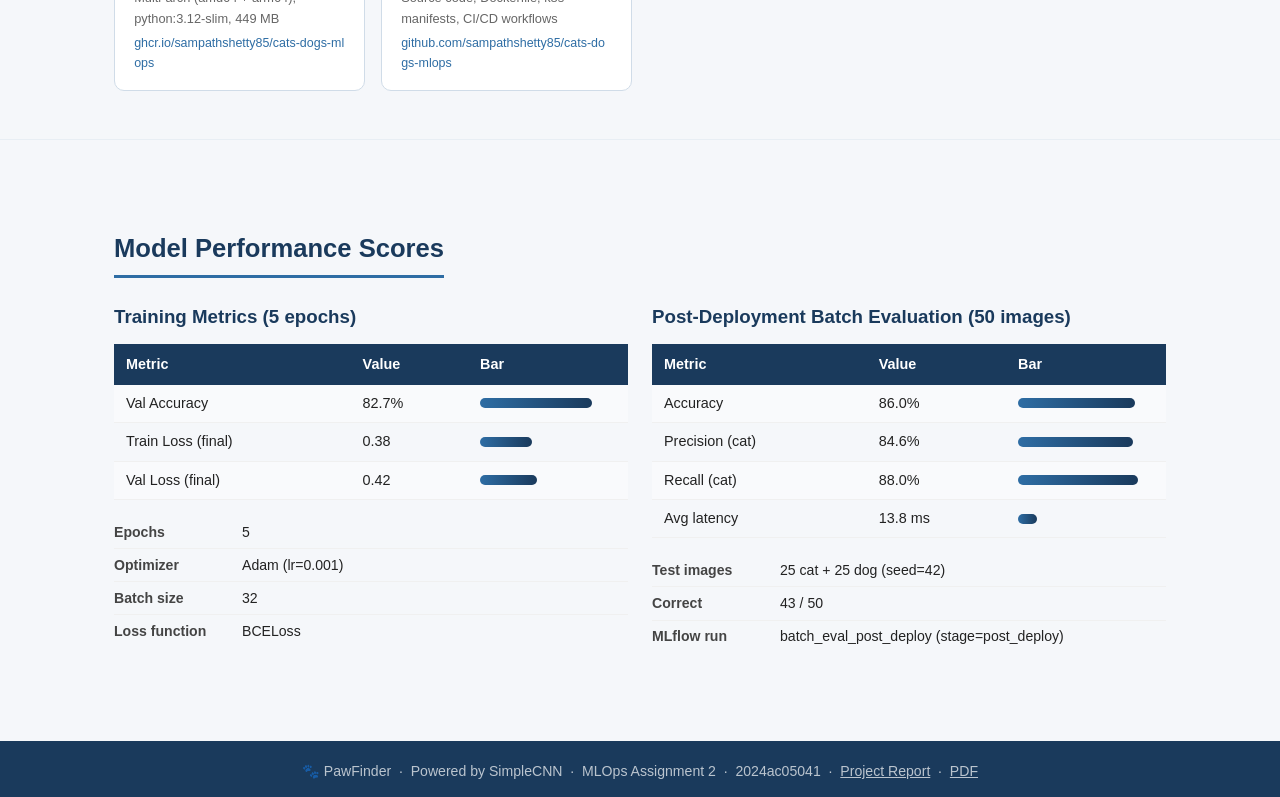
==== commit 7e5f0674: "Add YouTube demo video banner and card to Important Links section" ====
--- a/docs/demo.html
+++ b/docs/demo.html
@@ -143,6 +143,17 @@
         <img src="https://github.com/sampathshetty85/cats-dogs-mlops/actions/workflows/ci.yml/badge.svg" alt="CI" style="height:20px; border-radius:4px;" />
       </div>
     </div>
+  </div>
+
+  <!-- ── VIDEO BANNER ── -->
+  <div style="background:#0f2540;padding:1.2rem 0;text-align:center;">
+    <a href="https://youtu.be/SuxLDBvdej8" target="_blank" rel="noopener" style="display:inline-flex;align-items:center;gap:1rem;text-decoration:none;background:rgba(255,255,255,0.08);border:1px solid rgba(255,255,255,0.2);border-radius:12px;padding:0.6rem 1.4rem;transition:background 0.15s;" onmouseover="this.style.background='rgba(255,255,255,0.15)'" onmouseout="this.style.background='rgba(255,255,255,0.08)'">
+      <img src="https://img.youtube.com/vi/SuxLDBvdej8/mqdefault.jpg" alt="Demo Video" style="width:120px;height:68px;border-radius:6px;object-fit:cover;" />
+      <span style="text-align:left;">
+        <span style="display:block;color:white;font-weight:700;font-size:1rem;">▶ Live Demo Video</span>
+        <span style="display:block;color:rgba(255,255,255,0.65);font-size:0.82rem;">Full MLOps walkthrough · YouTube</span>
+      </span>
+    </a>
   </div>
 
   <!-- ── DEMO ── -->
@@ -366,9 +377,16 @@
   <!-- ── MONITORING ── -->
   <section class="page-section" id="monitoring" style="background:#f5f7fa;">
     <div class="container">
-      <h2>CI/CD &amp; Monitoring Links</h2>
+      <h2>Important Links</h2>
       <p style="font-size:0.88rem;color:#555;margin-bottom:1.2rem;">All services run locally via <code>docker compose up -d</code>. CI/CD runs on GitHub.</p>
       <div class="link-grid">
+        <a class="link-card" href="https://youtu.be/SuxLDBvdej8" target="_blank" rel="noopener">
+          <img src="https://img.youtube.com/vi/SuxLDBvdej8/mqdefault.jpg" alt="Demo Video" style="width:100%;border-radius:6px;margin-bottom:0.5rem;" />
+          <span class="lc-icon">▶</span>
+          <span class="lc-title">Live Demo Video</span>
+          <span class="lc-desc">Full MLOps walkthrough — code change to deployed model prediction</span>
+          <span class="lc-url">youtube.com</span>
+        </a>
         <a class="link-card" href="http://127.0.0.1:5001/#/experiments/700585779634979131" target="_blank">
           <span class="lc-icon">🧪</span>
           <span class="lc-title">MLflow UI</span>
